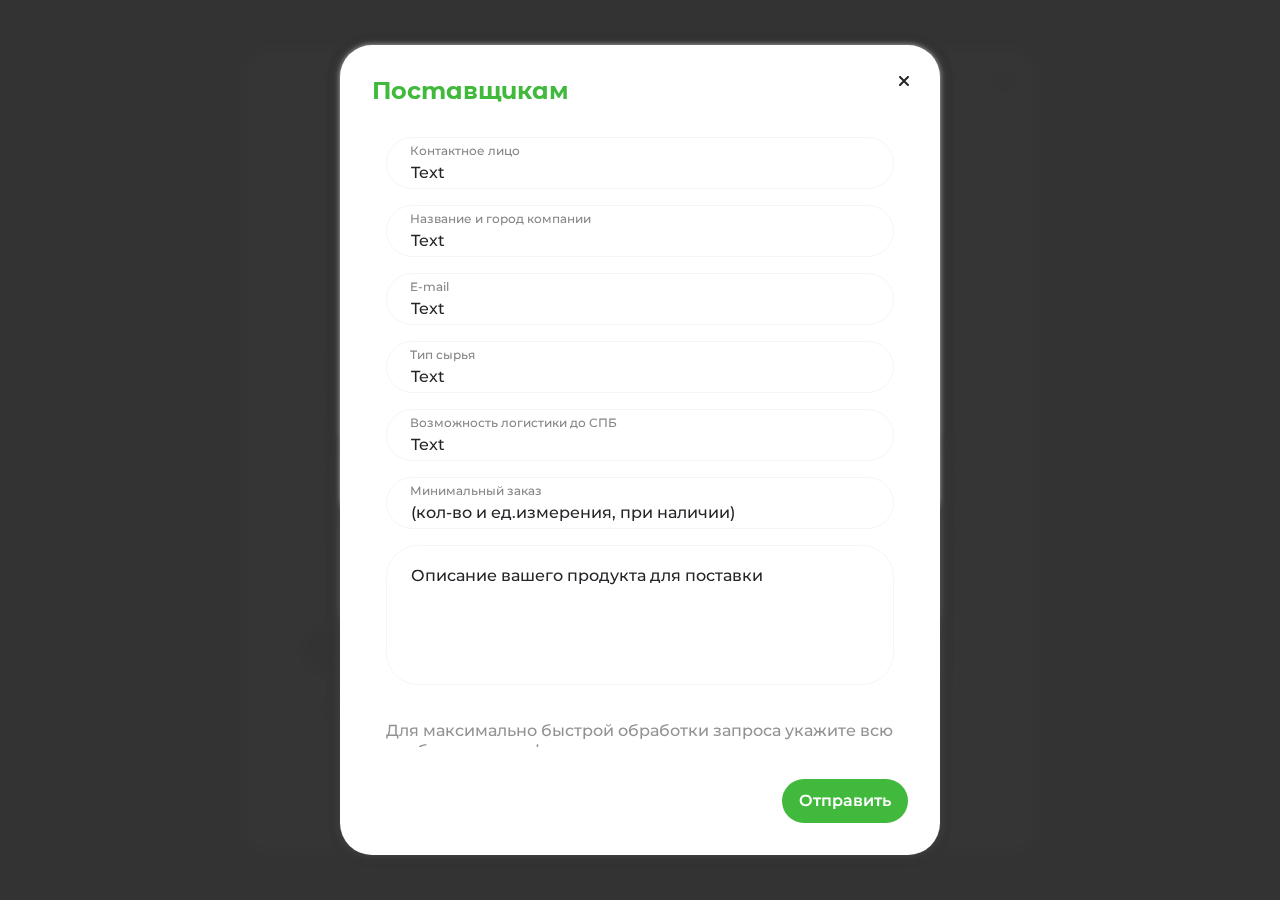
==== modal.html @ f2a477ed "first commit" ====
<!DOCTYPE html>
<html lang="en">
<head>
    <meta charset="UTF-8">
    <meta name="viewport" content="width=device-width, initial-scale=1.0">

    <link rel="stylesheet" href="css/normalize.min.css">
    <link rel="stylesheet" href="css/style.css">

    <title>Модальные окна</title>
</head>
<body>
    <div class="wrapper">

        <div class="modal-layer active" id="request-modal">
            <div class="modal__wrapper">
                <img src="img/large__logo.svg" alt="Logo">
                <h3 class="subtitle">Оставьте заявку</h3>
                <p class="medium__text">Оставьте заявку, и наш менеджер свяжется с вами в течение 10 минут</p>
                <button class="icon__button modal_close__btn">
                    <svg width="24" height="24" viewBox="0 0 24 24" fill="none" xmlns="http://www.w3.org/2000/svg">
                    <path fill-rule="evenodd" clip-rule="evenodd" d="M8.70708 7.29243C8.51848 7.11027 8.26588 7.00948 8.00368 7.01176C7.74148 7.01403 7.49067 7.1192 7.30526 7.30461C7.11985 7.49002 7.01469 7.74083 7.01241 8.00303C7.01013 8.26523 7.11092 8.51783 7.29308 8.70643L10.5861 11.9994L7.29308 15.2924C7.19757 15.3847 7.12139 15.495 7.06898 15.617C7.01657 15.739 6.98898 15.8703 6.98783 16.003C6.98668 16.1358 7.01198 16.2675 7.06226 16.3904C7.11254 16.5133 7.18679 16.6249 7.28069 16.7188C7.37458 16.8127 7.48623 16.887 7.60913 16.9373C7.73202 16.9875 7.8637 17.0128 7.99648 17.0117C8.12926 17.0105 8.26048 16.9829 8.38249 16.9305C8.50449 16.8781 8.61483 16.8019 8.70708 16.7064L12.0001 13.4134L15.2931 16.7064C15.4817 16.8886 15.7343 16.9894 15.9965 16.9871C16.2587 16.9848 16.5095 16.8797 16.6949 16.6942C16.8803 16.5088 16.9855 16.258 16.9878 15.9958C16.99 15.7336 16.8892 15.481 16.7071 15.2924L13.4141 11.9994L16.7071 8.70643C16.8892 8.51783 16.99 8.26523 16.9878 8.00303C16.9855 7.74083 16.8803 7.49002 16.6949 7.30461C16.5095 7.1192 16.2587 7.01403 15.9965 7.01176C15.7343 7.00948 15.4817 7.11027 15.2931 7.29243L12.0001 10.5854L8.70708 7.29243Z" fill="#242529"/>
                    </svg>
                </button>
                <div class="modal-overflow">
                    <form class="modal__form">
                        <div class="half__wrapper">
                            <div class="input__wrapper">
                                <label for="name" class="label small__text darkgrey__text">Ваше имя</label>
                                <input type="text" id="name" class="input medium__text" placeholder="Text">
                            </div>
                            <div class="input__wrapper">
                                <label for="phone" class="label small__text darkgrey__text">Телефон</label>
                                <input type="number" id="phone" class="input medium__text" placeholder="Text">
                            </div>
                        </div>
                        <div class="half__wrapper">
                            <div class="input__wrapper">
                                <label for="address" class="label small__text darkgrey__text">Ваш адрес</label>
                                <input type="text" id="address" class="input medium__text" placeholder="Text">
                            </div>
                            <div class="input__wrapper">
                                <label for="promo" class="label small__text darkgrey__text">Промокод</label>
                                <input type="text" id="promo" class="input medium__text" placeholder="Text">
                            </div>
                        </div>
                        <div class="input__wrapper">
                            <label for="comment" class="label small__text darkgrey__text">Комментарий к заказу</label>
                            <input type="text" id="comment" class="input medium__text" placeholder="Text">
                        </div>
                    </form>
                    <h3 class="subtitle">Тип диеты</h3>
                    <div class="flex_wrap">
                        <button class="button button__text">Похудеть (1000 Ккал)</button>
                        <button class="stroke__button button__text">Похудеть (1200 Ккал)</button>
                        <button class="stroke__button button__text">Баланс (1500 Ккал)</button>
                        <button class="stroke__button button__text">Баланс (2000 Ккал)</button>
                        <button class="stroke__button button__text">Спорт (2500 Ккал)</button>
                    </div>
                    <h3 class="subtitle">Количество дней</h3>
                    <div class="flex_wrap">
                        <button class="button button__text">2 дня</button>
                        <button class="stroke__button button__text">5 дней</button>
                        <button class="stroke__button button__text">6 дней</button>
                        <button class="stroke__button button__text">10 дней</button>
                        <button class="stroke__button button__text">14 дней</button>
                        <button class="stroke__button button__text">30 дней</button>
                    </div>
                    <div class="half__wrapper">
                        <div class="input_radio__wrapper">
                            <input type="checkbox" name="bonuses" id="bonuses"><label for="bonuses" class="medium__text input__radio">Использовать бонусы</label>
                        </div>
                        <div class="input__wrapper">
                            <label for="phone" class="label small__text darkgrey__text">Введите количество бонусов</label>
                            <input type="text" id="phone" class="input medium__text" placeholder="345 / 1000">
                        </div>
                    </div>
                </div>
                <button class="button button__text">Заказать</button>
            </div>
        </div>
    
        <div class="modal-layer active" id="sign-up-modal">
            <div class="modal__wrapper small__modal">
                <img src="img/large__logo.svg" alt="Logo">
                <h3 class="subtitle">Регистрация</h3>
                <button class="icon__button modal_close__btn">
                    <svg width="24" height="24" viewBox="0 0 24 24" fill="none" xmlns="http://www.w3.org/2000/svg">
                    <path fill-rule="evenodd" clip-rule="evenodd" d="M8.70708 7.29243C8.51848 7.11027 8.26588 7.00948 8.00368 7.01176C7.74148 7.01403 7.49067 7.1192 7.30526 7.30461C7.11985 7.49002 7.01469 7.74083 7.01241 8.00303C7.01013 8.26523 7.11092 8.51783 7.29308 8.70643L10.5861 11.9994L7.29308 15.2924C7.19757 15.3847 7.12139 15.495 7.06898 15.617C7.01657 15.739 6.98898 15.8703 6.98783 16.003C6.98668 16.1358 7.01198 16.2675 7.06226 16.3904C7.11254 16.5133 7.18679 16.6249 7.28069 16.7188C7.37458 16.8127 7.48623 16.887 7.60913 16.9373C7.73202 16.9875 7.8637 17.0128 7.99648 17.0117C8.12926 17.0105 8.26048 16.9829 8.38249 16.9305C8.50449 16.8781 8.61483 16.8019 8.70708 16.7064L12.0001 13.4134L15.2931 16.7064C15.4817 16.8886 15.7343 16.9894 15.9965 16.9871C16.2587 16.9848 16.5095 16.8797 16.6949 16.6942C16.8803 16.5088 16.9855 16.258 16.9878 15.9958C16.99 15.7336 16.8892 15.481 16.7071 15.2924L13.4141 11.9994L16.7071 8.70643C16.8892 8.51783 16.99 8.26523 16.9878 8.00303C16.9855 7.74083 16.8803 7.49002 16.6949 7.30461C16.5095 7.1192 16.2587 7.01403 15.9965 7.01176C15.7343 7.00948 15.4817 7.11027 15.2931 7.29243L12.0001 10.5854L8.70708 7.29243Z" fill="#242529"/>
                    </svg>
                </button>
    
                <div class="modal-overflow">
                    <form action="" class="modal__form">
                        <div class="input__wrapper">
                            <label for="name" class="label small__text darkgrey__text">Ваше имя</label>
                            <input type="text" id="name" class="input medium__text" placeholder="Text">
                        </div>
                        <div class="input__wrapper">
                            <label for="birthday" class="label small__text darkgrey__text">Дата рождения</label>
                            <input type="text" id="birthday" class="input medium__text" placeholder="Text">
                        </div>
                        <div class="input__wrapper">
                            <label for="phone" class="label small__text darkgrey__text">Телефон</label>
                            <input type="number" id="phone" class="input medium__text" placeholder="Text">
                        </div>
                        <div class="input__wrapper">
                            <label for="e-mail" class="label small__text darkgrey__text">E-mail</label>
                            <input type="email" id="e-mail" class="input medium__text" placeholder="Text">
                        </div>
                        <div class="input__wrapper">
                            <label for="height" class="label small__text darkgrey__text">Ваш город</label>
                            <input type="number" id="height" class="input medium__text pointer" placeholder="Text" readonly>
                            <svg class="input__button" width="24" height="25" viewBox="0 0 24 25" fill="none" xmlns="http://www.w3.org/2000/svg">
                                <path d="M12.7524 16.0515L18.4024 10.3915C18.4962 10.2985 18.5706 10.1879 18.6213 10.066C18.6721 9.94417 18.6982 9.81347 18.6982 9.68146C18.6982 9.54944 18.6721 9.41874 18.6213 9.29688C18.5706 9.17502 18.4962 9.06442 18.4024 8.97146C18.2151 8.78521 17.9616 8.68066 17.6974 8.68066C17.4333 8.68066 17.1798 8.78521 16.9924 8.97146L11.9924 13.9215L7.04244 8.97146C6.85508 8.78521 6.60163 8.68066 6.33744 8.68066C6.07326 8.68066 5.81981 8.78521 5.63244 8.97146C5.53796 9.06407 5.46279 9.17452 5.41129 9.29639C5.35979 9.41827 5.33299 9.54915 5.33245 9.68146C5.33299 9.81376 5.35979 9.94465 5.41129 10.0665C5.46279 10.1884 5.53796 10.2988 5.63244 10.3915L11.2824 16.0515C11.3761 16.153 11.4897 16.234 11.6162 16.2894C11.7427 16.3448 11.8793 16.3734 12.0174 16.3734C12.1555 16.3734 12.2922 16.3448 12.4187 16.2894C12.5451 16.234 12.6588 16.153 12.7524 16.0515Z" fill="#242529"/>
                            </svg>
                            <div class="input_select__wrapper">
                                <ul class="input__select medium__text mt-8" style="display: none;">
                                    <li class="pointer">Ярославль</li>
                                    <li class="pointer">Иваново</li>
                                    <li class="pointer">Шуя</li>
                                </ul>
                            </div>
                        </div>
                    </form>
                </div>
    
                <div class="modal_button__wrapper">
                    <button class="button button__text">Зарегистрироваться</button>
                    <p class="mediumbold__text transparent_black__text">Уже зарегистрированы?</p>
                    <button class="stroke__button button__text">Войти</button>
                </div>
            </div>
        </div>
    
        <div class="modal-layer active" id="sign-in-modal">
            <div class="modal__wrapper small__modal">
                <img src="img/large__logo.svg" alt="Logo">
                <h3 class="subtitle">Вход в личный кабинет</h3>
                <button class="icon__button modal_close__btn">
                    <svg width="24" height="24" viewBox="0 0 24 24" fill="none" xmlns="http://www.w3.org/2000/svg">
                    <path fill-rule="evenodd" clip-rule="evenodd" d="M8.70708 7.29243C8.51848 7.11027 8.26588 7.00948 8.00368 7.01176C7.74148 7.01403 7.49067 7.1192 7.30526 7.30461C7.11985 7.49002 7.01469 7.74083 7.01241 8.00303C7.01013 8.26523 7.11092 8.51783 7.29308 8.70643L10.5861 11.9994L7.29308 15.2924C7.19757 15.3847 7.12139 15.495 7.06898 15.617C7.01657 15.739 6.98898 15.8703 6.98783 16.003C6.98668 16.1358 7.01198 16.2675 7.06226 16.3904C7.11254 16.5133 7.18679 16.6249 7.28069 16.7188C7.37458 16.8127 7.48623 16.887 7.60913 16.9373C7.73202 16.9875 7.8637 17.0128 7.99648 17.0117C8.12926 17.0105 8.26048 16.9829 8.38249 16.9305C8.50449 16.8781 8.61483 16.8019 8.70708 16.7064L12.0001 13.4134L15.2931 16.7064C15.4817 16.8886 15.7343 16.9894 15.9965 16.9871C16.2587 16.9848 16.5095 16.8797 16.6949 16.6942C16.8803 16.5088 16.9855 16.258 16.9878 15.9958C16.99 15.7336 16.8892 15.481 16.7071 15.2924L13.4141 11.9994L16.7071 8.70643C16.8892 8.51783 16.99 8.26523 16.9878 8.00303C16.9855 7.74083 16.8803 7.49002 16.6949 7.30461C16.5095 7.1192 16.2587 7.01403 15.9965 7.01176C15.7343 7.00948 15.4817 7.11027 15.2931 7.29243L12.0001 10.5854L8.70708 7.29243Z" fill="#242529"/>
                    </svg>
                </button>
                <form action="" class="modal__form">
                    <div class="input__wrapper">
                        <label for="e-mail" class="label small__text darkgrey__text">E-mail</label>
                        <input type="email" id="e-mail" class="input medium__text" placeholder="|">
                    </div>
                    <div class="input__wrapper">
                        <label for="password" class="label small__text darkgrey__text">Пароль</label>
                        <input type="password" id="password" class="input medium__text" placeholder="Text">
                        <button class="input__button"><svg width="24" height="25" viewBox="0 0 24 25" fill="none" xmlns="http://www.w3.org/2000/svg">
                            <path d="M21.9201 12.1C19.9001 7.41 16.1001 4.5 12.0001 4.5C7.90007 4.5 4.10007 7.41 2.08007 12.1C2.025 12.2262 1.99658 12.3623 1.99658 12.5C1.99658 12.6377 2.025 12.7738 2.08007 12.9C4.10007 17.59 7.90007 20.5 12.0001 20.5C16.1001 20.5 19.9001 17.59 21.9201 12.9C21.9751 12.7738 22.0036 12.6377 22.0036 12.5C22.0036 12.3623 21.9751 12.2262 21.9201 12.1ZM12.0001 18.5C8.83007 18.5 5.83007 16.21 4.10007 12.5C5.83007 8.79 8.83007 6.5 12.0001 6.5C15.1701 6.5 18.1701 8.79 19.9001 12.5C18.1701 16.21 15.1701 18.5 12.0001 18.5ZM12.0001 8.5C11.2089 8.5 10.4356 8.7346 9.77779 9.17412C9.11999 9.61365 8.6073 10.2384 8.30455 10.9693C8.0018 11.7002 7.92258 12.5044 8.07693 13.2804C8.23127 14.0563 8.61223 14.769 9.17164 15.3284C9.73105 15.8878 10.4438 16.2688 11.2197 16.4231C11.9956 16.5775 12.7999 16.4983 13.5308 16.1955C14.2617 15.8928 14.8864 15.3801 15.3259 14.7223C15.7655 14.0645 16.0001 13.2911 16.0001 12.5C16.0001 11.4391 15.5786 10.4217 14.8285 9.67157C14.0783 8.92143 13.0609 8.5 12.0001 8.5ZM12.0001 14.5C11.6045 14.5 11.2178 14.3827 10.8889 14.1629C10.56 13.9432 10.3037 13.6308 10.1523 13.2654C10.0009 12.8999 9.96133 12.4978 10.0385 12.1098C10.1157 11.7219 10.3061 11.3655 10.5859 11.0858C10.8656 10.8061 11.2219 10.6156 11.6099 10.5384C11.9978 10.4613 12.4 10.5009 12.7654 10.6522C13.1309 10.8036 13.4432 11.06 13.663 11.3889C13.8828 11.7178 14.0001 12.1044 14.0001 12.5C14.0001 13.0304 13.7894 13.5391 13.4143 13.9142C13.0392 14.2893 12.5305 14.5 12.0001 14.5Z" fill="#242529"></path>
                            </svg>
                        </button>
                    </div>
                </form>
                <button class="button button__text">Войти</button>
                <button class="stroke__button button__text">Восстановить пароль</button>
            </div>
        </div>
    
        <div class="modal-layer active" id="feedback-modal">
            <div class="modal__wrapper small__modal">
                <img src="img/large__logo.svg" alt="Logo">
                <h3 class="subtitle">Заказать обратный звонок</h3>
                <p class="medium__text text-center">Оставьте заявку, и наш менеджер свяжется с вами в течение 10 минут</p>
                <button class="icon__button modal_close__btn">
                    <svg width="24" height="24" viewBox="0 0 24 24" fill="none" xmlns="http://www.w3.org/2000/svg">
                    <path fill-rule="evenodd" clip-rule="evenodd" d="M8.70708 7.29243C8.51848 7.11027 8.26588 7.00948 8.00368 7.01176C7.74148 7.01403 7.49067 7.1192 7.30526 7.30461C7.11985 7.49002 7.01469 7.74083 7.01241 8.00303C7.01013 8.26523 7.11092 8.51783 7.29308 8.70643L10.5861 11.9994L7.29308 15.2924C7.19757 15.3847 7.12139 15.495 7.06898 15.617C7.01657 15.739 6.98898 15.8703 6.98783 16.003C6.98668 16.1358 7.01198 16.2675 7.06226 16.3904C7.11254 16.5133 7.18679 16.6249 7.28069 16.7188C7.37458 16.8127 7.48623 16.887 7.60913 16.9373C7.73202 16.9875 7.8637 17.0128 7.99648 17.0117C8.12926 17.0105 8.26048 16.9829 8.38249 16.9305C8.50449 16.8781 8.61483 16.8019 8.70708 16.7064L12.0001 13.4134L15.2931 16.7064C15.4817 16.8886 15.7343 16.9894 15.9965 16.9871C16.2587 16.9848 16.5095 16.8797 16.6949 16.6942C16.8803 16.5088 16.9855 16.258 16.9878 15.9958C16.99 15.7336 16.8892 15.481 16.7071 15.2924L13.4141 11.9994L16.7071 8.70643C16.8892 8.51783 16.99 8.26523 16.9878 8.00303C16.9855 7.74083 16.8803 7.49002 16.6949 7.30461C16.5095 7.1192 16.2587 7.01403 15.9965 7.01176C15.7343 7.00948 15.4817 7.11027 15.2931 7.29243L12.0001 10.5854L8.70708 7.29243Z" fill="#242529"/>
                    </svg>
                </button>
                <form action="" class="modal__form">
                    <div class="input__wrapper">
                        <label for="name" class="label small__text darkgrey__text">Ваше имя</label>
                        <input type="text" id="name" class="input medium__text" placeholder="|">
                    </div>
                    <div class="input__wrapper">
                        <label for="phone" class="label small__text darkgrey__text">Телефон</label>
                        <input type="number" id="phone" class="input medium__text" placeholder="|">
                    </div>
                    <div class="input_radio__wrapper">
                        <input type="checkbox" name="agreement" id="agreement"><label for="agreement" class="small__text input__radio inline__input darkgrey__text">Нажимая на кнопку “Заказать звонок”, вы соглашаетесь с <span class="span small__text">Политикой конфиденциальности и Обработку персональных данных</span></label>
                    </div>
                </form>
                <button class="button button__text">Заказать звонок</button>
            </div>
        </div>
    
        <div class="modal-layer active" id="invite-friend-modal">
            <div class="modal__wrapper small__modal invite__modal">
                <h3 class="subtitle modal__title green__text">ПРИГЛАСИ ДРУГА — ПОЛУЧИ БОНУСЫ</h3>
                <button class="icon__button modal_close__btn">
                    <svg width="24" height="24" viewBox="0 0 24 24" fill="none" xmlns="http://www.w3.org/2000/svg">
                    <path fill-rule="evenodd" clip-rule="evenodd" d="M8.70708 7.29243C8.51848 7.11027 8.26588 7.00948 8.00368 7.01176C7.74148 7.01403 7.49067 7.1192 7.30526 7.30461C7.11985 7.49002 7.01469 7.74083 7.01241 8.00303C7.01013 8.26523 7.11092 8.51783 7.29308 8.70643L10.5861 11.9994L7.29308 15.2924C7.19757 15.3847 7.12139 15.495 7.06898 15.617C7.01657 15.739 6.98898 15.8703 6.98783 16.003C6.98668 16.1358 7.01198 16.2675 7.06226 16.3904C7.11254 16.5133 7.18679 16.6249 7.28069 16.7188C7.37458 16.8127 7.48623 16.887 7.60913 16.9373C7.73202 16.9875 7.8637 17.0128 7.99648 17.0117C8.12926 17.0105 8.26048 16.9829 8.38249 16.9305C8.50449 16.8781 8.61483 16.8019 8.70708 16.7064L12.0001 13.4134L15.2931 16.7064C15.4817 16.8886 15.7343 16.9894 15.9965 16.9871C16.2587 16.9848 16.5095 16.8797 16.6949 16.6942C16.8803 16.5088 16.9855 16.258 16.9878 15.9958C16.99 15.7336 16.8892 15.481 16.7071 15.2924L13.4141 11.9994L16.7071 8.70643C16.8892 8.51783 16.99 8.26523 16.9878 8.00303C16.9855 7.74083 16.8803 7.49002 16.6949 7.30461C16.5095 7.1192 16.2587 7.01403 15.9965 7.01176C15.7343 7.00948 15.4817 7.11027 15.2931 7.29243L12.0001 10.5854L8.70708 7.29243Z" fill="#242529"/>
                    </svg>
                </button>
                <div class="modal-overflow">
                    <div class="invite_modal__text">
                        <p class="medium__text">В компании FoodPower действует отличная акция — «Пригласи друга». Это прекрасная возможность поделиться нашей вкусной едой с вашими друзьями и получить приятные бонусы!</p>
                        <p class="medium__text">⬇️ Вот как это работает:</p>
                        <p class="medium__text">Если ваш друг еще не заказывал у нас и не зарегистрирован в Личном Кабинете, то за его регистрацию мы начислим ему 300 бонусов. Эти бонусы он сможет потратить на любой заказ, кроме «Пробного за 950₽».</p>
                        <p class="medium__text">Кроме того, мы также предоставим вашему другу скидку 10% на его первый заказ, исключая «Пробного за 950₽».</p>
                        <p class="medium__text">А теперь самое интересное — в рамках этой акции мы начислим вам, тому кто привел друга, целых 1500 бонусов. Эти бонусы будут начислены на ваш счет с комментарием «за друга» ☀️</p>
                        <p class="medium__text">Однако, вы сможете использовать эти бонусы только после того, как ваш друг сделает свой первый заказ. Не забудьте, что обработку бонусов за друга осуществляет только наш менеджер.</p>
                        <p class="medium__text">Зовите своих друзей и наслаждайтесь нашим питанием вместе 💚</p>
                    </div>  
                </div>
                <button class="button button__text">Кнопка действия</button>
            </div>
        </div>
    
        <div class="modal-layer active" id="change-adress-modal">
            <div class="modal__wrapper small__modal modal_flex__left">
                <h3 class="subtitle modal__title green__text">Изменить адрес доставки</h3>
                <button class="icon__button modal_close__btn">
                    <svg width="24" height="24" viewBox="0 0 24 24" fill="none" xmlns="http://www.w3.org/2000/svg">
                    <path fill-rule="evenodd" clip-rule="evenodd" d="M8.70708 7.29243C8.51848 7.11027 8.26588 7.00948 8.00368 7.01176C7.74148 7.01403 7.49067 7.1192 7.30526 7.30461C7.11985 7.49002 7.01469 7.74083 7.01241 8.00303C7.01013 8.26523 7.11092 8.51783 7.29308 8.70643L10.5861 11.9994L7.29308 15.2924C7.19757 15.3847 7.12139 15.495 7.06898 15.617C7.01657 15.739 6.98898 15.8703 6.98783 16.003C6.98668 16.1358 7.01198 16.2675 7.06226 16.3904C7.11254 16.5133 7.18679 16.6249 7.28069 16.7188C7.37458 16.8127 7.48623 16.887 7.60913 16.9373C7.73202 16.9875 7.8637 17.0128 7.99648 17.0117C8.12926 17.0105 8.26048 16.9829 8.38249 16.9305C8.50449 16.8781 8.61483 16.8019 8.70708 16.7064L12.0001 13.4134L15.2931 16.7064C15.4817 16.8886 15.7343 16.9894 15.9965 16.9871C16.2587 16.9848 16.5095 16.8797 16.6949 16.6942C16.8803 16.5088 16.9855 16.258 16.9878 15.9958C16.99 15.7336 16.8892 15.481 16.7071 15.2924L13.4141 11.9994L16.7071 8.70643C16.8892 8.51783 16.99 8.26523 16.9878 8.00303C16.9855 7.74083 16.8803 7.49002 16.6949 7.30461C16.5095 7.1192 16.2587 7.01403 15.9965 7.01176C15.7343 7.00948 15.4817 7.11027 15.2931 7.29243L12.0001 10.5854L8.70708 7.29243Z" fill="#242529"/>
                    </svg>
                </button>
                <div class="modal-overflow">
                    <form action="" class="modal__form">
                        <div class="input_radio__wrapper">
                            <input type="radio" name="address" id="delivery1"><label for="delivery1" class="medium__text input__radio">Ул. Пушкина, д. 37, 2 подъезд, 20 Этаж, Кв. 20, код домофона: 12345</label>
                        </div>
                        <div class="input_radio__wrapper">
                            <input type="radio" name="address" id="delivery2"><label for="delivery2" class="medium__text input__radio">Ул. Лермонтова, д. 37, 2 подъезд, 20 Этаж, Кв. 20, код домофона: 12345</label>
                        </div>
                    </form>
                    <p class="mediumbold__text green__text">Добавить новый адрес</p>
                    <form action="" class="modal__form">
                        <div class="half__wrapper">
                            <div class="input__wrapper">
                                <label for="street" class="label small__text darkgrey__text">Улица</label>
                                <input type="text" id="street" class="input medium__text" value="Пушкина, д. 37">
                            </div>
                            <div class="input__wrapper">
                                <label for="entry" class="label small__text darkgrey__text">Подъезд</label>
                                <input type="number" id="entry" class="input medium__text" value="2">
                            </div>
                        </div>
                        <div class="half__wrapper">
                            <div class="input__wrapper">
                                <label for="floor" class="label small__text darkgrey__text">Этаж</label>
                                <input type="number" id="floor" class="input medium__text" value="20">
                            </div>
                            <div class="input__wrapper">
                                <label for="room" class="label small__text darkgrey__text">Квартира</label>
                                <input type="number" id="room" class="input medium__text" value="20">
                            </div>
                        </div>
                        <div class="input__wrapper">
                            <label for="comment" class="label small__text darkgrey__text">Комментарий</label>
                            <input type="text" id="comment" class="input medium__text" value="код домофона: 12345">
                        </div>
                    </form>
                </div>
    
                <div class="flex__buttons">
                    <button class="button button__text">Изменить</button>
                    <button class="stroke__button button__text">Отмена</button>
                </div>
            </div>
        </div>
    
        <div class="modal-layer active" id="add-adress-modal">
            <div class="modal__wrapper small__modal modal_flex__left">
                <h3 class="subtitle modal__title green__text">Добавить новый адрес</h3>
                <button class="icon__button modal_close__btn">
                    <svg width="24" height="24" viewBox="0 0 24 24" fill="none" xmlns="http://www.w3.org/2000/svg">
                    <path fill-rule="evenodd" clip-rule="evenodd" d="M8.70708 7.29243C8.51848 7.11027 8.26588 7.00948 8.00368 7.01176C7.74148 7.01403 7.49067 7.1192 7.30526 7.30461C7.11985 7.49002 7.01469 7.74083 7.01241 8.00303C7.01013 8.26523 7.11092 8.51783 7.29308 8.70643L10.5861 11.9994L7.29308 15.2924C7.19757 15.3847 7.12139 15.495 7.06898 15.617C7.01657 15.739 6.98898 15.8703 6.98783 16.003C6.98668 16.1358 7.01198 16.2675 7.06226 16.3904C7.11254 16.5133 7.18679 16.6249 7.28069 16.7188C7.37458 16.8127 7.48623 16.887 7.60913 16.9373C7.73202 16.9875 7.8637 17.0128 7.99648 17.0117C8.12926 17.0105 8.26048 16.9829 8.38249 16.9305C8.50449 16.8781 8.61483 16.8019 8.70708 16.7064L12.0001 13.4134L15.2931 16.7064C15.4817 16.8886 15.7343 16.9894 15.9965 16.9871C16.2587 16.9848 16.5095 16.8797 16.6949 16.6942C16.8803 16.5088 16.9855 16.258 16.9878 15.9958C16.99 15.7336 16.8892 15.481 16.7071 15.2924L13.4141 11.9994L16.7071 8.70643C16.8892 8.51783 16.99 8.26523 16.9878 8.00303C16.9855 7.74083 16.8803 7.49002 16.6949 7.30461C16.5095 7.1192 16.2587 7.01403 15.9965 7.01176C15.7343 7.00948 15.4817 7.11027 15.2931 7.29243L12.0001 10.5854L8.70708 7.29243Z" fill="#242529"/>
                    </svg>
                </button>
                <div class="modal-overflow">
                    <form action="" class="modal__form">
                        <div class="half__wrapper">
                            <div class="input__wrapper">
                                <label for="street" class="label small__text darkgrey__text">Ваш адрес</label>
                                <input type="text" id="street" class="input medium__text" placeholder="Text">
                            </div>
                            <div class="input__wrapper">
                                <label for="entry" class="label small__text darkgrey__text">Подъезд</label>
                                <input type="number" id="entry" class="input medium__text" placeholder="Text">
                            </div>
                        </div>
                        <div class="half__wrapper">
                            <div class="input__wrapper">
                                <label for="floor" class="label small__text darkgrey__text">Этаж</label>
                                <input type="number" id="floor" class="input medium__text" placeholder="Text">
                            </div>
                            <div class="input__wrapper">
                                <label for="room" class="label small__text darkgrey__text">Квартира</label>
                                <input type="number" id="room" class="input medium__text" placeholder="Text">
                            </div>
                        </div>
                        <div class="input__wrapper">
                            <label for="comment" class="label small__text darkgrey__text">Комментарий</label>
                            <input type="text" id="comment" class="input medium__text" placeholder="Text">
                        </div>
                    </form>
                </div>
                <div class="flex__buttons">
                    <button class="button button__text">Сохранить</button>
                    <button class="stroke__button button__text">Отмена</button>
                </div>
            </div>
        </div>
    
        <div class="modal-layer active" id="change-profile-info-modal">
            <div class="modal__wrapper small__modal modal_flex__left">
                <h3 class="subtitle modal__title green__text">Редактирование данных</h3>
                <button class="icon__button modal_close__btn">
                    <svg width="24" height="24" viewBox="0 0 24 24" fill="none" xmlns="http://www.w3.org/2000/svg">
                    <path fill-rule="evenodd" clip-rule="evenodd" d="M8.70708 7.29243C8.51848 7.11027 8.26588 7.00948 8.00368 7.01176C7.74148 7.01403 7.49067 7.1192 7.30526 7.30461C7.11985 7.49002 7.01469 7.74083 7.01241 8.00303C7.01013 8.26523 7.11092 8.51783 7.29308 8.70643L10.5861 11.9994L7.29308 15.2924C7.19757 15.3847 7.12139 15.495 7.06898 15.617C7.01657 15.739 6.98898 15.8703 6.98783 16.003C6.98668 16.1358 7.01198 16.2675 7.06226 16.3904C7.11254 16.5133 7.18679 16.6249 7.28069 16.7188C7.37458 16.8127 7.48623 16.887 7.60913 16.9373C7.73202 16.9875 7.8637 17.0128 7.99648 17.0117C8.12926 17.0105 8.26048 16.9829 8.38249 16.9305C8.50449 16.8781 8.61483 16.8019 8.70708 16.7064L12.0001 13.4134L15.2931 16.7064C15.4817 16.8886 15.7343 16.9894 15.9965 16.9871C16.2587 16.9848 16.5095 16.8797 16.6949 16.6942C16.8803 16.5088 16.9855 16.258 16.9878 15.9958C16.99 15.7336 16.8892 15.481 16.7071 15.2924L13.4141 11.9994L16.7071 8.70643C16.8892 8.51783 16.99 8.26523 16.9878 8.00303C16.9855 7.74083 16.8803 7.49002 16.6949 7.30461C16.5095 7.1192 16.2587 7.01403 15.9965 7.01176C15.7343 7.00948 15.4817 7.11027 15.2931 7.29243L12.0001 10.5854L8.70708 7.29243Z" fill="#242529"/>
                    </svg>
                </button>
                <form action="" class="modal__form">
                    <div class="input__wrapper">
                        <label for="name" class="label small__text darkgrey__text">Ваше имя</label>
                        <input type="text" id="name" class="input medium__text" placeholder="Text">
                    </div>
                    <div class="input__wrapper">
                        <label for="phone" class="label small__text darkgrey__text">Телефон</label>
                        <input type="number" id="phone" class="input medium__text" placeholder="Text">
                    </div>
                    <div class="input__wrapper">
                        <label for="birthday" class="label small__text darkgrey__text">Дата рождения</label>
                        <input type="text" id="birthday" class="input medium__text" placeholder="Text">
                    </div>
                    <div class="input__wrapper">
                        <label for="e-mail" class="label small__text darkgrey__text">E-mail</label>
                        <input type="email" id="e-mail" class="input medium__text" placeholder="Text">
                    </div>
                </form>
                <div class="flex__buttons">
                    <button class="button button__text">Сохранить</button>
                    <button class="stroke__button button__text">Отмена</button>
                </div>
            </div>
        </div>
    
        <div class="modal-layer active" id="for-suppliers-modal">
            <div class="modal__wrapper small__modal modal_flex__left">
                <h3 class="subtitle modal__title green__text">Поставщикам</h3>
                <button class="icon__button modal_close__btn">
                    <svg width="24" height="24" viewBox="0 0 24 24" fill="none" xmlns="http://www.w3.org/2000/svg">
                    <path fill-rule="evenodd" clip-rule="evenodd" d="M8.70708 7.29243C8.51848 7.11027 8.26588 7.00948 8.00368 7.01176C7.74148 7.01403 7.49067 7.1192 7.30526 7.30461C7.11985 7.49002 7.01469 7.74083 7.01241 8.00303C7.01013 8.26523 7.11092 8.51783 7.29308 8.70643L10.5861 11.9994L7.29308 15.2924C7.19757 15.3847 7.12139 15.495 7.06898 15.617C7.01657 15.739 6.98898 15.8703 6.98783 16.003C6.98668 16.1358 7.01198 16.2675 7.06226 16.3904C7.11254 16.5133 7.18679 16.6249 7.28069 16.7188C7.37458 16.8127 7.48623 16.887 7.60913 16.9373C7.73202 16.9875 7.8637 17.0128 7.99648 17.0117C8.12926 17.0105 8.26048 16.9829 8.38249 16.9305C8.50449 16.8781 8.61483 16.8019 8.70708 16.7064L12.0001 13.4134L15.2931 16.7064C15.4817 16.8886 15.7343 16.9894 15.9965 16.9871C16.2587 16.9848 16.5095 16.8797 16.6949 16.6942C16.8803 16.5088 16.9855 16.258 16.9878 15.9958C16.99 15.7336 16.8892 15.481 16.7071 15.2924L13.4141 11.9994L16.7071 8.70643C16.8892 8.51783 16.99 8.26523 16.9878 8.00303C16.9855 7.74083 16.8803 7.49002 16.6949 7.30461C16.5095 7.1192 16.2587 7.01403 15.9965 7.01176C15.7343 7.00948 15.4817 7.11027 15.2931 7.29243L12.0001 10.5854L8.70708 7.29243Z" fill="#242529"/>
                    </svg>
                </button>
                <div class="modal-overflow">
                    <form action="" class="modal__form">
                        <div class="input__wrapper">
                            <label for="name" class="label small__text darkgrey__text">Контактное лицо</label>
                            <input type="text" id="name" class="input medium__text" placeholder="Text">
                        </div>
                        <div class="input__wrapper">
                            <label for="company" class="label small__text darkgrey__text">Название и город компании</label>
                            <input type="text" id="company" class="input medium__text" placeholder="Text">
                        </div>
                        <div class="input__wrapper">
                            <label for="e-mail" class="label small__text darkgrey__text">E-mail</label>
                            <input type="email" id="e-mail" class="input medium__text" placeholder="Text">
                        </div>
                        <div class="input__wrapper">
                            <label for="type" class="label small__text darkgrey__text">Тип сырья</label>
                            <input type="text" id="type" class="input medium__text" placeholder="Text">
                        </div>
                        <div class="input__wrapper">
                            <label for="spb" class="label small__text darkgrey__text">Возможность логистики до СПБ</label>
                            <input type="text" id="spb" class="input medium__text" placeholder="Text">
                        </div>
                        <div class="input__wrapper">
                            <label for="min" class="label small__text darkgrey__text">Минимальный заказ</label>
                            <input type="text" id="min" class="input medium__text" placeholder="(кол-во и ед.измерения, при наличии)">
                        </div>
                        <div class="input__wrapper">
                            <textarea type="text" id="desc" class="input medium__text textarea__modal" placeholder="Описание вашего продукта для поставки"></textarea>
                        </div>
                    </form>
                    <p class="medium__text transparent_black__text">Для максимально быстрой обработки запроса укажите всю необходимую информацию: тип поставляемого сырья, ценовое предложение, сроки годности, возможность логистики до СПБ</p>
                </div>
                <div class="flex__buttons"><button class="button button__text">Отправить</button></div>
            </div>
        </div>
    

        <div class="notification__wrapper small_notification">
            <p class="smallbold__text green__text">Важно!</p>
            <button class="icon__button notification_close__btn">
                <svg width="24" height="24" viewBox="0 0 24 24" fill="none" xmlns="http://www.w3.org/2000/svg">
                <path fill-rule="evenodd" clip-rule="evenodd" d="M8.70708 7.29243C8.51848 7.11027 8.26588 7.00948 8.00368 7.01176C7.74148 7.01403 7.49067 7.1192 7.30526 7.30461C7.11985 7.49002 7.01469 7.74083 7.01241 8.00303C7.01013 8.26523 7.11092 8.51783 7.29308 8.70643L10.5861 11.9994L7.29308 15.2924C7.19757 15.3847 7.12139 15.495 7.06898 15.617C7.01657 15.739 6.98898 15.8703 6.98783 16.003C6.98668 16.1358 7.01198 16.2675 7.06226 16.3904C7.11254 16.5133 7.18679 16.6249 7.28069 16.7188C7.37458 16.8127 7.48623 16.887 7.60913 16.9373C7.73202 16.9875 7.8637 17.0128 7.99648 17.0117C8.12926 17.0105 8.26048 16.9829 8.38249 16.9305C8.50449 16.8781 8.61483 16.8019 8.70708 16.7064L12.0001 13.4134L15.2931 16.7064C15.4817 16.8886 15.7343 16.9894 15.9965 16.9871C16.2587 16.9848 16.5095 16.8797 16.6949 16.6942C16.8803 16.5088 16.9855 16.258 16.9878 15.9958C16.99 15.7336 16.8892 15.481 16.7071 15.2924L13.4141 11.9994L16.7071 8.70643C16.8892 8.51783 16.99 8.26523 16.9878 8.00303C16.9855 7.74083 16.8803 7.49002 16.6949 7.30461C16.5095 7.1192 16.2587 7.01403 15.9965 7.01176C15.7343 7.00948 15.4817 7.11027 15.2931 7.29243L12.0001 10.5854L8.70708 7.29243Z" fill="#242529"/>
                </svg>
            </button>
            <p class="small__text black__text notification__text">Мы доставляем рационы питания на период от 2-х до 30-ти дней</p>
        </div>

        <div class="notification__wrapper">
            <p class="smallbold__text green__text">Важно!</p>
            <button class="icon__button notification_close__btn">
                <svg width="24" height="24" viewBox="0 0 24 24" fill="none" xmlns="http://www.w3.org/2000/svg">
                <path fill-rule="evenodd" clip-rule="evenodd" d="M8.70708 7.29243C8.51848 7.11027 8.26588 7.00948 8.00368 7.01176C7.74148 7.01403 7.49067 7.1192 7.30526 7.30461C7.11985 7.49002 7.01469 7.74083 7.01241 8.00303C7.01013 8.26523 7.11092 8.51783 7.29308 8.70643L10.5861 11.9994L7.29308 15.2924C7.19757 15.3847 7.12139 15.495 7.06898 15.617C7.01657 15.739 6.98898 15.8703 6.98783 16.003C6.98668 16.1358 7.01198 16.2675 7.06226 16.3904C7.11254 16.5133 7.18679 16.6249 7.28069 16.7188C7.37458 16.8127 7.48623 16.887 7.60913 16.9373C7.73202 16.9875 7.8637 17.0128 7.99648 17.0117C8.12926 17.0105 8.26048 16.9829 8.38249 16.9305C8.50449 16.8781 8.61483 16.8019 8.70708 16.7064L12.0001 13.4134L15.2931 16.7064C15.4817 16.8886 15.7343 16.9894 15.9965 16.9871C16.2587 16.9848 16.5095 16.8797 16.6949 16.6942C16.8803 16.5088 16.9855 16.258 16.9878 15.9958C16.99 15.7336 16.8892 15.481 16.7071 15.2924L13.4141 11.9994L16.7071 8.70643C16.8892 8.51783 16.99 8.26523 16.9878 8.00303C16.9855 7.74083 16.8803 7.49002 16.6949 7.30461C16.5095 7.1192 16.2587 7.01403 15.9965 7.01176C15.7343 7.00948 15.4817 7.11027 15.2931 7.29243L12.0001 10.5854L8.70708 7.29243Z" fill="#242529"/>
                </svg>
            </button>
            <p class="small__text black__text notification__text">Мы следим за разнообразием нашего меню, поэтому блюда, представленные на сайте могут отличаться от тех, что вам привезут. Мы обещаем, что количество калорий не изменится.</p>
        </div>
    </div>

    <script src="js/main.js"></script>
</body>
</html>
---- css/style.css ----
@font-face {
    font-family: "MontserratAlternates";
    font-weight: 400;
    src: url(../fonts/MontserratAlternates-Regular.ttf);
}

@font-face {
    font-family: "MontserratAlternates";
    font-weight: 500;
    src: url(../fonts/MontserratAlternates-Medium.ttf);
}

@font-face {
    font-family: "MontserratAlternates";
    font-weight: 700;
    src: url(../fonts/MontserratAlternates-Bold.ttf);
}

@font-face {
    font-family: "Montserrat";
    font-weight: 400;
    src: url(../fonts/Montserrat-Regular.ttf);
}

@font-face {
    font-family: "Montserrat";
    font-weight: 500;
    src: url(../fonts/Montserrat-Medium.ttf);
}

@font-face {
    font-family: "Montserrat";
    font-weight: 600;
    src: url(../fonts/Montserrat-SemiBold.ttf);
}

@font-face {
    font-family: "Montserrat";
    font-weight: 700;
    src: url(../fonts/Montserrat-Bold.ttf);
}

:root {
    --font-montserratalt: "MontserratAlternates";
    --font-montserrat: "Montserrat";
    --color-transparent-white: rgba(255, 255, 255, 0.5);
    --color-white: #ffffff;
    --color-grey: #F5F5F5;
    --color-darkgrey: #848688;
    --color-transparent-black: rgba(36, 37, 41, 0.5);
    --color-black: #242529;
    --color-lightblack: #333333;
    --color-green: #40B93C;
    --color-lightgreen: #B6E242;
    --color-lightgreen2: #EDFFBC;
    --color-yellow: #FFD902;
    --color-red: #F44336;
    --box-shadow: 0 0 15px rgba(0, 0, 0, 0.1);
}


* {
    padding: 0;
    margin: 0;
    box-sizing: border-box;
}

h1 {
    margin: 0;
}

a {
    text-decoration: none;
}


input::-webkit-outer-spin-button,
input::-webkit-inner-spin-button {
  -webkit-appearance: none;
  margin: 0;
}

input[type=number] {
    -moz-appearance: textfield;
}

body.disable--scroll {
    overflow: hidden;
}

.main__title {
    font-family: var(--font-montserratalt);
    font-weight: 700;
    font-size: 72px;
    line-height: 90px;
    color: var(--color-green);
}

.title {
    font-family: var(--font-montserratalt);
    font-weight: 700;
    font-size: 48px;
    line-height: 60px;
    color: var(--color-black);
}

.subtitle {
    font-family: var(--font-montserratalt);
    font-weight: 700;
    font-size: 24px;
    color: var(--color-black);
}

.large__text {
    font-family: var(--font-montserrat);
    font-size: 24px;
    color: var(--color-green);
    font-weight: 500;
}

.largebold__text {
    font-family: var(--font-montserrat);
    font-size: 24px;
    color: var(--color-green);
    font-weight: 600;
}

.medium__text {
    font-family: var(--font-montserrat);
    font-size: 16px;
    color: var(--color-black);
    font-weight: 500;
    line-height: 20px;
}

.small__text {
    font-family: var(--font-montserrat);
    font-weight: 500;
    font-size: 12px;
    line-height: 20px;
    color: var(--color-transparent-white);
}

.smallbold__text {
    font-family: var(--font-montserrat);
    font-weight: 600;
    font-size: 12px;
    line-height: 20px;
    color: var(--color-transparent-white);
}

.small_alt__text {
    font-family: var(--font-montserratalt);
    font-weight: 700;
    font-size: 24px;
    line-height: 22.4px;
    color: var(--color-transparent-white);
}

.mediumbold__text {
    font-family: var(--font-montserrat);
    font-size: 16px;
    color: var(--color-black);
    font-weight: 600;
}

.button__text {
    font-family: var(--font-montserrat);
    font-size: 16px;
    color: var(--color-white);
    font-weight: 600;
}

.span {
    font-family: var(--font-montserrat);
    font-size: 16px;
    color: var(--color-green);
    font-weight: 600; 
}

.button {
    padding: 12px 16px;
    width: fit-content;
    border: 1px solid transparent;
    display: flex;
    justify-content: center;
    align-items: center;
    background-color: var(--color-green);
    border-radius: 50px;
    height: 44px;
    cursor: pointer;
}

.burger-button {
    display: none;
}
.burger-button.icon__button {
    width: 32px;
    height: 32px;
}
.burger-close.icon__button {
    width: 40px;
    height: 40px;
}
.burger-button.icon__button path {
    fill: var(--color-green);
}
.burger-close {
    margin-left: auto;
}
.burger-flex {
    display: flex;
    align-items: center;
    justify-content: space-between;
    margin: 16px 0;
}
.burger-nav {
    display: flex;
    flex-direction: column;
    text-align: left;
    gap: 12px;
}
.burger-nav .medium__text.header__link {
    color: var(--color-white);
    text-align: left;
    font-size: 20px;
    white-space: nowrap;
    padding: 6px 0;
}

.burger-menu {
    display: flex;
    flex-direction: column;
    background-color: var(--color-green);
    transition: 260ms ease-out;
    max-width: 340px;
    width: 100%;
    position: fixed;
    padding: 26px 30px;
    top: 0;
    right: -350px;
    height: 100%;
    z-index: 15;
}
.burger-menu.active {
    right: 0px;
}

.disabled__button {
    padding: 12px 16px;
    display: flex;
    justify-content: center;
    align-items: center;
    border: none;
    background-color: var(--color-grey);
    border-radius: 50px;
    height: 44px;
    cursor: pointer;
    color:var(--color-transparent-black);
}

.grey__button {
    background-color: var(--color-grey);
    border: none;
    border-radius: 32px;
    gap: 16px;
    display: flex;
    width: 100%;
    justify-content: space-between;
    align-items: center;
    padding: 16px 24px;
    cursor: pointer;
}
.grey__button .icon__button:nth-child(2) {
    margin-left: auto;
}

.white__button {
    padding: 12px 16px;
    display: flex;
    justify-content: center;
    align-items: center;
    border: none;
    background-color: var(--color-white);
    border-radius: 50px;
    height: 44px;
    cursor: pointer;
    color:var(--color-green);
}

.stroke__button {
    padding: 12px 16px;
    background-color: transparent;
    border: 1px solid var(--color-green);
    border-radius: 50px;
    color: var(--color-green);
    display: flex;
    justify-content: center;
    align-items: center;
    height: 44px;
    cursor: pointer;
}

.white_stroke__button {
    padding: 12px 16px;
    background-color: transparent;
    border: 1px solid var(--color-white);
    border-radius: 50px;
    color: var(--color-white);
    display: flex;
    justify-content: center;
    align-items: center;
    height: 44px;
    cursor: pointer;
}

.yellow__button {
    padding: 12px 16px;
    min-width: 64px;
    height: 44px;
    background-color: var(--color-yellow);
    color: var(--color-black);
    border-radius: 50px;
    border: none;
    display: flex;
    justify-content: center;
    align-items: center;
    cursor: pointer;
    width: fit-content;
}

.icon__button {
    border: none;
    background-color: transparent;
    cursor: pointer;
    width: 24px;
    height: 24px;
}

.label {
    position: absolute;
    left: 24px;
    top: 4px;
}

.input__wrapper {
    position: relative;
    width: 100%;
}

.input__radio.inline__input {
    display: block;
    position: relative;
    padding-left: 40px;
}

.input__radio.inline__input::before {
    display: inline-block;
    position: absolute;
    left: 0;
    top: 18px;
}

.input {
    padding: 20px 24px 0 24px;
    border-radius: 32px;
    background-color: var(--color-white);
    border: none;
    height: 52px;
    border: 1px solid var(--color-grey);
    outline: none;
    width: 100%;
}

.input::placeholder {
    font-family: var(--font-montserrat);
    font-size: 16px;
    color: var(--color-black);
    opacity: 1;
    font-weight: 500;
    line-height: 20px;
}

.input_radio__wrapper {
    width: 100%;
}

.input_radio__wrapper input {
    display: none;
}

.input__radio {
    display: flex;
    gap: 16px;
    align-items: center;
}

.input__radio::before {
    display: block;
    content: '';
    height: 24px;
    min-width: 24px;
    width: 24px;
    border-radius: 12px;
    border: 1px solid var(--color-darkgrey);
    box-sizing: border-box;
    background-color: var(--color-grey);
}

input:checked + .input__radio::before {
    border: 6px solid var(--color-green);
    box-sizing: border-box;
}

.input__select {
    padding: 32px;
    background-color: var(--color-white);
    border-radius: 32px;
    list-style-type: none;
    display: none;
    flex-direction: column;
    gap: 32px;
    box-shadow: var(--box-shadow);
    position: absolute;
    width: 100%;
    z-index: 1;
}
.input_select__wrapper.active .input__select {
    display: flex;
}


.input__button {
    border: none;
    background-color: transparent;
    cursor: pointer;
    position: absolute;
    right: 24px;
    top: 13px;
    height: 24px;
    width: 24px;
}

.table {
    width: 100%;
    border-collapse: separate;
    border-spacing: 0 16px;
}

.table tr td:first-child,  .table tr th:first-child {
    border-radius: 32px 0 0 32px;
}

.table tr td:last-child,  .table tr th:last-child {
    border-radius: 0 32px 32px 0;
}


.table th, .table td {
    width: 208px;
    background-color: var(--color-grey);
}

.table__row {
    height: 52px;
    text-align: center;
}

.flex__wrapper_large {
    display: flex;
    align-items: center;
    gap: 32px;
}

.flex__wrapper_alignstart {
    display: flex;
    gap: 32px;
}

.flex__wrapper_small {
    display: flex;
    align-items: center;
    gap: 16px;
}

.delivery-wrap.flex__wrapper_small {
    align-items: normal;
}

.wrapper {
    max-width: 1372px;
    width: 100%;
    padding:  0 30px;
    margin: 0 auto;
    display: flex;
    flex-direction: column;
    min-height: 100vh;
}

/* header */

.header {
    display: flex;
    align-items: center;
    justify-content: space-between;
    gap: 8px;
}

.logo {
    text-decoration: none;
}

.header__nav {
    display: flex;
    max-width: 616px;
    gap: 30px;
}

.header__link, .feedback__button {
    text-decoration: none;
}
.feedback__button {
    text-align: center;
}

.header__link {
    max-width: 108px;
    text-align: center;
}

.header__select_wrapper {
    position: relative;
}

.header__select {
    color: var(--color-green);
    width: 136px;
    border: none;
    background-color: transparent;
    height: 20px;
    display: flex;
    gap: 8px;
    align-items: center;
    cursor: pointer;
}

.select__selectors_wrapper {
    width: calc(100% + 36px);
    background-color: var(--color-grey);
    border-radius: 32px;
    padding: 20px 32px;
    display: none;
    flex-direction: column;
    align-items: center;
    box-shadow: var(--box-shadow);
    position: absolute;
    left: -10px;
    top: 32px;
}
.header__select_wrapper.active .select__selectors_wrapper {
    display: flex;
}

.select__selectors {
    list-style-type: none; 
    display: flex;
    flex-direction: column;
    gap: 12px;
}

.selector__item {
    cursor: pointer;
    display: flex;
    align-items: center;
    padding: 12px 0;
    width: 100%;
}
.selector__item svg {
    min-width: 24px;
}

.selector__img {
    padding-right: 8px;
}

.account__button {
    background-color: var(--color-yellow);
    color: var(--color-black);
    height: 48px;
    width: 48px;
    border-radius: 50px;
    border: none;
    display: flex;
    justify-content: center;
    align-items: center;
    cursor: pointer;
}

.main {
    flex: 1 0 auto;
}

/* main */

.main-banner-section .swiper-slide {
    display: flex;
    justify-content: space-between;
    align-items: center;
    padding: 0 69px;
    gap: 26px;
}
.main_screen {
    display: flex;
    justify-content: space-between;
    align-items: center;
}
.main_screen__content {
    max-width: 558px;
    width: 50%;
}

.main_screen__img {
    max-width: 500px;
    height: 600px;
}

.main_screen__img_wrapper {
    width: 50%;
}
.main_screen__img_wrapper img {
    object-fit: contain;
    width: 100%;
    height: 100%;
}

.swiper-button-next, .swiper-button-prev {
    color: var(--color-green);
}
.swiper-button-next::after, .swiper-button-prev::after {
    font-size: 20px;
    font-weight: 700;
}

.link-swiper-section .swiper-slide {
    width: 214px;
}

.link-swiper-section .swiper-button-next, .link-swiper-section .swiper-button-prev {
    background-color: var(--color-white);
    height: 200px;
    top: 0;
}
.link-swiper-section .swiper-button-next {
    right: 0;
}
.link-swiper-section .swiper-button-prev {
    left: 0;
}

.swiper__item {
    position: relative;
    display: block;
    width: 214px;
    height: 160px;
    color: var(--color-lightblack);
    border-radius: 32px;
    text-decoration: none;
    overflow: hidden;
}

.swiper__item_text {
    max-width: 104px;
    margin-left: 21px;
    margin-top: 24px;
    position: relative;
    z-index: 2;
}

.swiper__item_lightgreen {
    background-color: var(--color-lightgreen);
}

.swiper__item_text-lightgreen {
    max-width: 94px;
}

.swiper__item_softgreen {
    background-color: var(--color-lightgreen2);
}

.swiper__item_green {
    background-color: var(--color-green);
    color: var(--color-white);
}

.swiper__item_yellow {
    background-color: var(--color-yellow);
    color: var(--color-black);
}

.swiper__item_img {
    position: absolute;
    right: 0;
    bottom: 0;
    pointer-events: none;
}

.delivery_steps__block {
    padding: 80px 0;
    flex-wrap: wrap;
}

.delivery-steps__item {
    display: flex;
    flex-direction: column;
    align-items: center;
    width: 304px;
    height: 226px;
}

.delivery-steps__img {
    height: 100px;
    object-fit: contain;
}
.your_goal__card_wrapper {
    flex-wrap: wrap;
}
.your_goal__card {
    width: 416px;
    border-radius: 32px;
    position: relative;
    overflow: hidden;
}

.your_goal__card_сontent_container {
    margin: 32px;
    width: 155px;
    position: relative;
    z-index: 2;
}



.your_goal__button_wrapper {
    margin-top: 68px;
}

.your_goal__img {
    position: absolute;
    bottom: 0;
    right: 0;
}

.your_goal__card_green {
    background-color: var(--color-green);
}

.your_goal__card_green .subtitle,
.your_goal__card_green .medium__text {
    color: var(--color-white);
}

.your_goal__card_lightgreen {
    background-color: var(--color-lightgreen);
}

.your_goal__card_lightgreen .subtitle,
.your_goal__card_lightgreen .medium__text {
    color: var(--color-black);
}

.your_goal__card_softgreen {
    background-color: var(--color-lightgreen2);
}

.your_goal__card_softgreen .subtitle,
.your_goal__card_softgreen .medium__text {
    color: var(--color-black);
}

.your_goal__title {
    width: 195px;
}

.calculator__wrapper {
    display: flex;
    gap: 64px;
}

.food_calc__wrapper {
    max-width: 825px;
    width: 100%;
}

.switch__wrapper {
    display: flex;
    flex-wrap: wrap;
    gap: 16px;
}

.switch__tab {
    width: 104px;
    height: 44px;
}

.food__wrapper {
    display: grid;
    grid-template-columns: repeat( auto-fit, minmax(230px, 1fr) );
    gap: 32px 64px;
}

.food__tab {
    text-align: left;
    background-color: transparent;
    border: none;
    cursor: pointer;
    display: flex;
    flex-direction: column;
    gap: 11px;
}

.food__tab_img {
    width: 220px;
    height: 160px;
}

.food__tab .button__text {
    color: var(--color-black);
}

.food__tab .medium__text {
    max-width: 218px;
}

.calc__form {
    width: 423px;
    background-color: var(--color-green);
    border-radius: 32px;
    padding: 32px;
}

.calc__form_title_wrapper {
    display: flex;
    gap: 8px;
    align-items: center;
}

.calc__form_title {
    color: var(--color-white);
}

.tooltip__button {
    border: none;
    background-color: transparent;
    cursor: pointer;
    display: flex;
    justify-content: center;
    align-items: center;
}

.calc__form__switchers_wrapper {
    display: flex;
    flex-wrap: wrap;
    gap: 8px;
}

.calc__switcher {
    max-width: 135px;
    height: 36px;
    background-color: transparent;
    border: 1px solid var(--color-white);
    border-radius: 50px;
    min-width: 70px;
    font-family: var(--font-montserrat);
    font-size: 16px;
    font-weight: 600;
    color: var(--color-white);
    padding: 8px 12px;
    cursor: pointer;
}

.calc__switcher_active {
    background-color: var(--color-white);
    color: var(--color-green);
    border: none;
}

.calc__form__price_result_wrapper {
    margin-top: 30px;
}

.calc__price_result {
    display: flex;
    gap: 8px;
    align-items: center;
}

.calc__buttons_wrapper {
    display: flex;
    gap: 8px;
}

.border__banner {
    display: flex;
    border: 1px solid var(--color-green);
    border-radius: 32px;
    min-height: 76px;
    gap: 32px;
    padding: 16px 32px;
    align-items: center;
    justify-content: center;
}

.border__banner_text {
    max-width: 750px;
}

.advantages__block {
    padding: 64px 0;
}

.advantages__card_wrapper {
    display: grid;
    grid-template-columns: repeat( auto-fit, minmax(600px, 1fr) );
    gap: 64px;
}

.advantages__card {
    display: flex;
    gap: 16px;
}

.promo__block {
    height: 400px;
    display: flex;
    align-items: center;
    background-color: var(--color-lightgreen2);
    border-radius: 32px;
    background-image: url(../img/promoblockbg.png);
    background-repeat: no-repeat;
    background-position: left 365px top 0;
}

.promo_block__text_wrapper {
    padding: 0 32px;
    width: 550px;
}

.promo_block__text {
    max-width: 462px;
}


.faq__switch_button {
    display: flex;
    flex-direction: column;
    justify-content: center;
    align-items: center;
    width: 174px;
    height: 100px;
    border-radius: 32px;
    background-color: transparent;
    border: 1px solid var(--color-green);
    font-family: var(--font-montserrat);
    font-size: 16px;
    color: var(--color-black);
    font-weight: 600;
    cursor: pointer;
}

.faq__switch_button_active {
    border: none;
    color: var(--color-white);
    background-color: var(--color-green);
}

.faq__switch_button_img {
    width: 24px;
    height: 24px;
    margin-bottom: 8px;
}

.accordion__wrapper {
    display: flex;
    flex-direction: column;
    gap: 16px;
}

.faq__button,
.faq__dropdown {
    height: 56px;
    background-color: var(--color-grey);
    border: none;
    border-radius: 32px;
    display: flex;
    width: 100%;
    justify-content: space-between;
    align-items: center;
    padding: 16px 24px;
    cursor: pointer;
}

.accordion__wrapper .faq__dropdown {
    height: auto;
    background-color: transparent;
}

.accordion.active .faq__dropdown {
    display: block;
}
.accordion.active .grey__button svg {
    transform: rotate(-180deg);
}

.faq__dropdown {
    width: 100%;
    height: 40px;
    display: none;
}

.feedback__block {
    display: flex;
    gap: 64px;
}

.feedback__content_wrapper {
    background-color: var(--color-green);
    border-radius: 32px;
    padding: 32px;
}

.promo__feedback_block {
    background-image: url(../img/promoblockbg2.png);
    background-position: bottom 0 left 100%;
    background-color: var(--color-green);
    height: 364px;
}

.feedback__wrapper {
    width: 666px;
}

.feedback__form {
    display: flex;
    flex-direction: column;
    gap: 16px;
}

.feedback__input {
    background-color: transparent;
    border: 1px solid var(--color-white);
    width: 468px;
    height: 52px;
    position: relative;
}

.feedback__input::placeholder {
    color: var(--color-white);
    opacity: 1;
}


/* calculator */

.calculator__data_form {
    max-width: 850px;
    border-radius: 32px;
    background-color: var(--color-green);
    padding: 32px;
}

.calculator__data {
    display: flex;
    gap: 64px;
}

.calc__input {
    width: 100%;
}

.data__form {
    display: flex;
    gap: 8px;
}

.calculator_data_form__button_wrapper {
    display: flex;
    gap: 8px;
}

.calculator__data_result {
    background-color: var(--color-grey);
    width: 452px;
    height: 470px;
    border-radius: 32px;
    padding: 32px;
}

.calculator_data_result__card {
    display: flex;
    gap: 16px;
    align-items: center;
}


.program__result {
    margin-top: 68px;
}

.program__feedback_block {
    background-color: var(--color-lightgreen2);
    height: 400px;
    background-image: url(../img/promoblockbg2.png);
    background-position: bottom right;
}

.program_calc__input {
    width: 468px;
}

/* delivery and payment */

.delivery__block {
    display: flex;
    justify-content: space-between;
    align-items: center;
    gap: 30px;
    padding: 0 69px;
}

.delivery__block .main_screen__img_wrapper {
    width: auto;
}

.delivery_card {
    width: 234px;
    border-radius: 32px;
    background-color: transparent;
    border: 1px solid var(--color-green);
    display: flex;
    flex-direction: column;
    align-items: center;
    justify-content: center;
    gap: 16px;
    padding: 24px;
    text-align: center;
}

.delivery__card_green {
    border: none;
    background-color: var(--color-lightgreen2);
    width: 312px;
    padding: 32px 24px;
    gap: 22px;
}

.main_screen_payment__content {
    width: auto;
}

.payment__card {
    min-width: 112px;
    padding: 17px 12px;
    height: 64px;
    border: 1px solid var(--color-green);
    border-radius: 16px;
    display: flex;
    justify-content: center;
    align-items: center;
}

.payment_desc {
    width: 100%;
    border-radius: 32px;
    background-color: var(--color-grey);
    padding: 32px;
}

/* promo */

.promo_card__block .flex__wrapper_large {
    flex-wrap: wrap;
}

.promo__card {
    width: 416px;
    padding-bottom: 26px;
    border: 1px solid var(--color-green);
    border-radius: 32px;
    cursor: pointer;
}

.promo_img__wrapper {
    width: 414px;
    height: 300px;
    margin-top: -1px;
    position: relative;
    z-index: -1;
}

.promo_img {
    width: 414px;
    object-fit: cover;
}

.promo_card__title {
    margin-left: 24px;
    padding-right: 24px;
}

.promo_card__date {
    text-align: right;
    margin-right: 24px;
}

.border_banner__buttons {
    display: flex;
    gap: 32px;
}

.social__button {
    width: 48px;
    min-width: 48px;
    height: 48px;
    padding: 0;
}




/* blog */


.main_screen__text {
    max-width: 398px;
}

.main_screen__buttons_wrapper {
    display: flex;
    flex-wrap: wrap;
    gap: 16px;
    max-width: 442px;
}

.blog__card {
    width: 304px;
    height: 396px;
    border: 1px solid var(--color-green);
    border-radius: 32px;
    cursor: pointer;
}

.blog_img__wrapper {
    width: 304px;
    margin-top: -1px;
    position: relative;
    z-index: -1;
}

.blog__img {
    width: 302px;
    object-fit: cover;
}

.blog_card__title {
    width: 256px;
    height: 80px;
    margin-left: 24px;
}

.blog_card__block .flex__wrapper_large {
    flex-wrap: wrap;
}

/* about company */

.main_screen__about_block {
    padding: 0 0 0 12px;
    display: flex;
    align-items: center;
    justify-content: space-between;
    gap: 30px;
}
.main_screen__about_block .main_screen__img_wrapper {
    width: auto;
}

.main_screen__about {
    height: 154px;
    max-width: 723px;
}

.profit__item {
    width: 304px;
}

.info__block {
    display: flex;
    flex-direction: column;
    gap: 64px;
}

.info__row {
    display: flex;
    align-items: center;
    gap: 40px;
}
.info__row.reverse__row {
    flex-direction: row-reverse;
}

.info__img {
    width: 648px;
    height: 300px;
}

.info__text {
    max-width: 600px;
}

.about_advantages__block {
    display: flex;
    align-items: center;
}

.advantages_steps__wrapper {
    display: flex;
    align-items: center;
    flex-direction: column;
    width: 416px;
    height: 412px;
    gap: 32px;
}

.advantages_step {
    display: flex;
    align-items: center;
    flex-direction: column;
    gap: 16px;
    height: 116px;
}

.advantages__img {
    max-width: 480px;
}

.advantages_steps_right {
    height: 432px;
}

.advantages_text {
    max-width: 263px;
    text-align: center;
}

/* collaboration */

.collab__main {
    padding: 0;
    gap: 30px;
}

.main_screen_collab {
    max-width: 723px;
    width: 100%;
}

.client__item {
    width: 160px;
    display: flex;
    flex-direction: column;
    align-items: center;
    gap: 16px;
    text-align: center;
}

.client__block .flex__wrapper_large {
    overflow-x: auto;
    align-items: flex-start;
}


/* account */

.title__wrapper {
    display: flex;
    align-items: center;
    flex-wrap: wrap;
    gap: 32px;
    justify-content: space-between;
}

.title__wrapper .flex__wrapper_large {
    flex-wrap: wrap;
}

.account_switcher__wrapper {
    display: flex;
    gap: 16px;
}

.profile_form__wrapper {
    display: flex;
    flex-wrap: wrap;
    gap: 32px;
}

.form__wrapper {
    background-color: var(--color-grey);
    border-radius: 32px;
    padding: 32px;
}

.profile__form {
    display: flex;
    flex-direction: column;
    gap: 16px;
}

.profile__input {
    width: 361px;
    height: 47px
}

.input_button__wrapper {
    display: flex;
    gap: 16px;
    align-items: center;
}

.profile_small__input {
    width: 297px;
}

.profile_form__button {
    width: 48px;
    min-width: 48px;
    height: 48px;
    padding: 0;
}

.body_form__section {
    padding-bottom: 46px;
}

.radio__wrapper {
    display: flex;
    gap: 16px;
}

.about_form__section {
    display: flex;
    flex-direction: column;
    justify-content: space-between;
}

.comments__input {
    width: 334px;
    height: 114px;
    padding-top: 24px;
    resize: none;
}

.date__text {
    justify-content: flex-end;
    display: flex;
    gap: 16px;
}

.password__wrapper {
    width: 100%;
    border-radius: 32px;
    padding: 32px;
    background-color: var(--color-grey);   
    display: flex;
    flex-wrap: wrap;
    gap: 32px;
    align-items: center;
}

.password__form {
    display: flex;
    align-items: center;
    gap: 32px;
}

.profile_password__input {
    width: 345px;
}


.order__info {
    display: flex;
    flex-wrap: wrap;
    align-items: center;
    gap: 64px;
}

.order_info__block {
    width: 393px;
    padding: 32px;
    max-height: 465px;
    border-radius: 32px;
}

.order_info_row__wrapper {
    display: flex;
    flex-direction: column;
    gap: 8px;
}

.order_info__row {
    display: flex;
    align-items: center;
    justify-content: space-between;
}

.order_info__price {
    display: flex;
    gap: 8px;
}

.order_info__large {
    width: 398px;
}

.orfer_info__courier {
    max-height: 268px;
}

.courier__card {
    display: flex;
    align-items: center;
    gap: 16px;
}

.courier_card__text {
    display: flex;
    flex-direction: column;
    gap: 16px;
}

.order_small__input {
    max-width: 265px;
}

.grid__wrapper {
    display: grid;
    grid-template-columns: 1fr 1fr;
    gap: 16px;
    align-items: flex-start;
}

.tabs__desc {
    text-align: right;
    max-width: 476px;
}

.tab__item {
    max-width: 648px;
    padding: 32px;
    display: flex;
    flex-direction: column;
    background-color: var(--color-grey);
    border-radius: 32px;
}

.white_tab__item {
    background-color: var(--color-white);
}

.invite-card-wrapper {
    flex-wrap: wrap;
}

.invite__card {
    display: flex;
    flex-direction: column;
    width: 416px;
    border-radius: 32px;
    padding: 32px;
    min-width: 330px;
}

.invite__row {
    display: flex;
    justify-content: space-between;
    align-items: center;
    gap: 12px;
}

/* datepicker section */

.tab-container {
    display: none;
}

.tab-container.active {
    display: flex;
    flex-direction: column;
    gap: 16px;
}
.tab-head {
    display: flex;
    justify-content: space-between;
    align-items: center;
    gap: 30px;
}
.tab-container.tab-grid.active {
    display: grid;
    grid-template-columns: repeat( auto-fit, minmax(400px, 1fr) );
    gap: 32px;
}

.reports-block {
    width: 100%;
    padding: 32px;
    border-radius: 32px;
    background-color: var(--color-grey);
}

.datepicker-section {
    width: 100%;
    max-width: 416px;
    padding: 32px;
    grid-row: span 3;
    border-radius: 32px;
    background-color: var(--color-grey);
}

.datetime-picker {
    color: var(--color-black);
    font-family: "Montserrat";
    font-size: 16px;
    font-weight: 500;
    display: flex;
    flex-wrap: wrap;
    align-items: center;
}
.datetime-picker .small__text {
    order: 1;
}
.datetime-picker input {
    order: 2;
    background-color: transparent;
    width: fit-content;
    border: none;
    outline: none;
    font-size: 12px;
    font-family: "Montserrat";
    font-weight: 700;
    color: var(--color-green);
    margin-left: 8px;
}

.air-datepicker {
    background-color: transparent;
    border: none;
    color: var(--color-black);
    font-family: "Montserrat";
    font-size: 16px;
    font-weight: 500;
}
.air-datepicker-nav {
    border-bottom: none;
}
.air-datepicker-body--cells.-days-,
.air-datepicker-body--day-names {
    gap: 8px 16px;
    grid-template-columns: repeat(7, 32px);
    grid-auto-rows: var(--adp-day-cell-height);
}

.air-datepicker-body--day-name {
    color: var(--color-black);
    font-weight: 600;
}

.air-datepicker-nav--action path {
    stroke: var(--color-black);
}
.air-datepicker-nav--title {
    font-weight: 600;
}
.air-datepicker-nav--title i {
    color: var(--color-green);
}
.air-datepicker-cell.-current-,
.air-datepicker-cell.-current-.-in-range- {
    color: var(--color-black);
}
.air-datepicker-cell,
.air-datepicker-cell.-range-to-.-range-from- {
    border-radius: 8px;
}
.air-datepicker-cell.-selected-,
.air-datepicker-cell.-in-range-,
.air-datepicker-cell.-selected-.-focus-,
.air-datepicker-cell.-in-range-.-focus-,
.air-datepicker-cell.-selected-.-current- {
    background-color: var(--color-lightgreen2);
    color: var(--color-black);
    border-radius: 8px;
}

.air-datepicker-cell.-range-from-,
.air-datepicker-cell.-range-to- {
    border-radius: 8px;
    border: 1px solid var(--color-green);
    background-color: var(--color-lightgreen2);
}

.air-datepicker-body--day-name.-weekend-,
.air-datepicker-cell.-weekend-,
.air-datepicker-cell.-current-.-weekend-,
.air-datepicker-cell.-current-.-in-range-.-weekend-,
.air-datepicker-cell.-in-range-.-focus-.-weekend-,
.air-datepicker-cell.-selected-.-current-.-weekend- {
    color: var(--color-red);
}


/* footer */

.footer {
    margin-bottom: 32px;
    display: flex;
    flex-wrap: wrap;
    gap: 40px;
    justify-content: space-between;
    padding-bottom: 60px;
}

.footer__item {
    max-width: 269px;
    display: flex;
    flex-direction: column;
    gap: 32px;
}

.footer__item a {
    text-decoration: none;
}

.footer__social_media {
    max-width: 269px;
    height: 200px;
    gap: 0;
}

.footer__social_media_item {
    text-decoration: none;
}

.footer__social_media_buttons {
    display: flex;
    gap: 40px;
}

.footer__feedback {
    gap: 0;
    max-width: 214px;
}

.footer__fedback_button {
    width: 124px;
    height: 44px;
}

/* modals */

.modal-layer {
    width: 100%;
    height: 100%;
    position: fixed;
    background-color: rgba(50, 50, 50, .4);
    backdrop-filter:  blur(2px);
    opacity: 0;
    visibility: hidden;
    pointer-events: none;
    z-index: 20;
    top: 0;
    right: 0;
    bottom: 0;
    left: 0;
}

.modal-layer.active {
    opacity: 1;
    visibility: visible;
    pointer-events: all;
}

.modal__wrapper {
    background-color: var(--color-white);
    border-radius: 32px;
    box-shadow: var(--box-shadow);
    padding: 64px 50px;
    display: flex;
    flex-direction: column;
    align-items: center;
    max-width: 800px;
    gap: 32px;
    box-sizing: border-box;
    position: relative;
    max-height: 90vh;
    margin: 5vh auto;
}

.modal-overflow {
    display: flex;
    flex-direction: column;
    align-items: center;
    gap: 32px;
    box-sizing: border-box;
    width: 100%;
    overflow-y: auto;
    padding: 0 14px;
    overflow-x: hidden;
    scrollbar-width: thin;
    scrollbar-color: var(--color-green) var(--color-grey);
}

.modal-overflow::-webkit-scrollbar {
    width: 6px;
}

.modal-overflow::-webkit-scrollbar-track {
    background: var(--color-grey);
}

.modal-overflow::-webkit-scrollbar-thumb {
    background-color: var(--color-green);
    border-radius: 6px;
}

.modal-overflow::-webkit-scrollbar-button {
    display: none;
}

.small__modal {
    max-width: 600px;
}

.modal_close__btn {
    position: absolute;
    top: 24px;
    right: 24px;
}

.modal__form {
    display: flex;
    flex-direction: column;
    gap: 16px;
    width: 100%;
}

.half__wrapper {
    display: flex;
    align-items: center;
    gap: 16px;
    width: 100%;
}

.flex_wrap {
    display: flex;
    align-items: center;
    flex-wrap: wrap;
    gap: 16px;
    width: 100%;
}

.modal_button__wrapper {
    display: flex;
    flex-direction: column;
    gap: 16px;
    align-items: center;
}

.modal__title {
    max-width: 280px;
}

.invite__modal {
    align-items: flex-start;
    padding: 32px;
}

.invite_modal__text {
    display: flex;
    flex-direction: column;
    gap: 21px;
}

.invite__modal button {
    margin-left: auto;
}

.invite__modal p:first-child {
    margin-top: 21px;
}

.modal_flex__left {
    align-items: flex-start;
    padding: 32px;
}

.flex__buttons {
    display: flex;
    gap: 16px;
    width: 100%;
    justify-content: flex-end;
}

.notification__wrapper {
    border-radius: 32px;
    padding: 32px;
    background-color: var(--color-grey);
    box-shadow: var(--box-shadow);
    position: fixed;
    bottom: 30px;
    right: calc((100vw - 1322px) / 2);
    max-width: 400px;
    opacity: 0;
    visibility: hidden;
    pointer-events: none;
    z-index: 10;
}
.notification__wrapper.active {
    opacity: 1;
    visibility: visible;
    pointer-events: all;
}

.notification__wrapper.small_notification {
    max-width: 300px;
}

.notification_close__btn {
    position: absolute;
    top: 16px;
    right: 16px;
}


.textarea__modal {
    min-height: 140px;
    resize: none;
}

/* support styles */

.bg-grey {
    background-color: var(--color-grey);
}

.bg-green {
    background-color: var(--color-green);
}

.bg-lightgreen {
    background-color: var(--color-lightgreen);
}

.pointer {
    cursor: pointer;
}

.darkgrey__text {
    color: var(--color-darkgrey);
}

.transparent_white__text {
    color: var(--color-transparent-white);
}

.transparent_black__text {
    color: var(--color-transparent-black);
}

.black__text {
    color: var(--color-black);
}

.white__text {
    color: var(--color-white);
}

.green__text {
    color: var(--color-green);
}

.text-center {
    text-align: center;
}

.mt-8 {
    margin-top: 8px;
}

.mt-16 {
    margin-top: 16px;
}

.mt-21 {
    margin-top: 21px;
}

.mt-24 {
    margin-top: 24px;
}

.mt-32 {
    margin-top: 32px;
}

.mt-38 {
    margin-top: 38px;
}

.mt-42 {
    margin-top: 42px;
}

.mt-59 {
    margin-top: 59px;
}

.mt-64 {
    margin-top: 64px;
}

.mt-120 {
    margin-top: 120px;
}
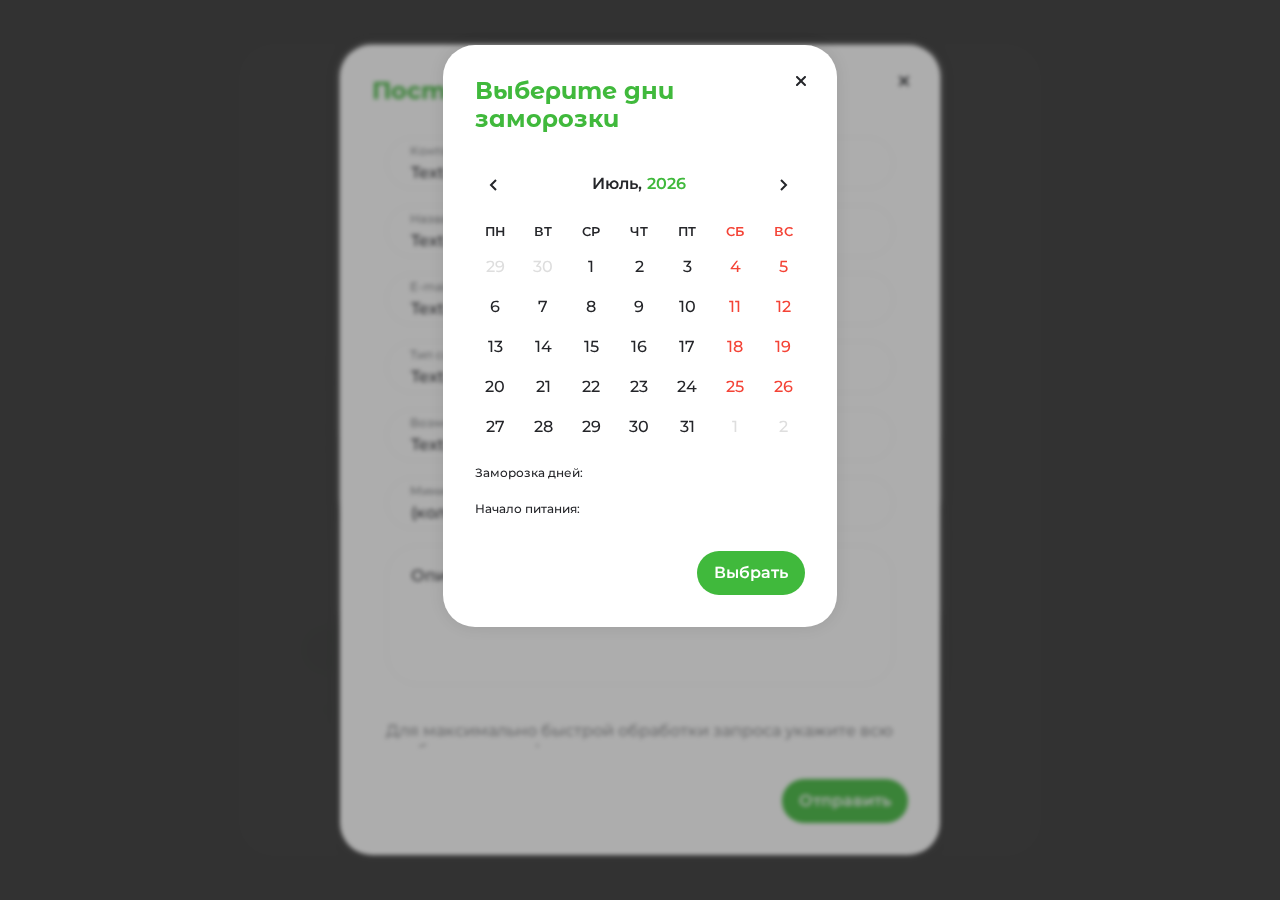
==== commit 1841bd91: "fix" ====
--- a/modal.html
+++ b/modal.html
@@ -5,7 +5,10 @@
     <meta name="viewport" content="width=device-width, initial-scale=1.0">
 
     <link rel="stylesheet" href="css/normalize.min.css">
+    <link rel="stylesheet" href="css/air-datepicker.css">
     <link rel="stylesheet" href="css/style.css">
+    <link rel="stylesheet" href="css/media.css">
+
 
     <title>Модальные окна</title>
 </head>
@@ -383,6 +386,26 @@
                 <div class="flex__buttons"><button class="button button__text">Отправить</button></div>
             </div>
         </div>
+
+        <div class="modal-layer active" id="datetime-modal">
+            <div class="modal__wrapper datetime__modal modal_flex__left">
+                <h3 class="subtitle modal__title green__text">Выберите дни заморозки</h3>
+                <button class="icon__button modal_close__btn">
+                    <svg width="24" height="24" viewBox="0 0 24 24" fill="none" xmlns="http://www.w3.org/2000/svg">
+                    <path fill-rule="evenodd" clip-rule="evenodd" d="M8.70708 7.29243C8.51848 7.11027 8.26588 7.00948 8.00368 7.01176C7.74148 7.01403 7.49067 7.1192 7.30526 7.30461C7.11985 7.49002 7.01469 7.74083 7.01241 8.00303C7.01013 8.26523 7.11092 8.51783 7.29308 8.70643L10.5861 11.9994L7.29308 15.2924C7.19757 15.3847 7.12139 15.495 7.06898 15.617C7.01657 15.739 6.98898 15.8703 6.98783 16.003C6.98668 16.1358 7.01198 16.2675 7.06226 16.3904C7.11254 16.5133 7.18679 16.6249 7.28069 16.7188C7.37458 16.8127 7.48623 16.887 7.60913 16.9373C7.73202 16.9875 7.8637 17.0128 7.99648 17.0117C8.12926 17.0105 8.26048 16.9829 8.38249 16.9305C8.50449 16.8781 8.61483 16.8019 8.70708 16.7064L12.0001 13.4134L15.2931 16.7064C15.4817 16.8886 15.7343 16.9894 15.9965 16.9871C16.2587 16.9848 16.5095 16.8797 16.6949 16.6942C16.8803 16.5088 16.9855 16.258 16.9878 15.9958C16.99 15.7336 16.8892 15.481 16.7071 15.2924L13.4141 11.9994L16.7071 8.70643C16.8892 8.51783 16.99 8.26523 16.9878 8.00303C16.9855 7.74083 16.8803 7.49002 16.6949 7.30461C16.5095 7.1192 16.2587 7.01403 15.9965 7.01176C15.7343 7.00948 15.4817 7.11027 15.2931 7.29243L12.0001 10.5854L8.70708 7.29243Z" fill="#242529"/>
+                    </svg>
+                </button>
+                <div class="datetime-picker">
+                    <input type="text" id="datetime-period" class="mt-16" readonly>
+                    <p class="small__text black__text mt-16">Заморозка дней:</p>
+                    <div class="flex-datetime">
+                        <input type="text" id="datetime-start" class="mt-16" readonly>
+                        <p class="small__text black__text mt-16">Начало питания:</p>
+                    </div>
+                </div>
+                <div class="flex__buttons"><button class="button button__text">Выбрать</button></div>
+            </div>
+        </div>
     
 
         <div class="notification__wrapper small_notification">
@@ -405,7 +428,9 @@
             <p class="small__text black__text notification__text">Мы следим за разнообразием нашего меню, поэтому блюда, представленные на сайте могут отличаться от тех, что вам привезут. Мы обещаем, что количество калорий не изменится.</p>
         </div>
     </div>
-
+    
+    <script src="js/air-datepicker.js"></script>
+    <script src="js/air-datepicker-init.js"></script>
     <script src="js/main.js"></script>
 </body>
 </html>--- a/css/air-datepicker.css
+++ b/css/air-datepicker.css
@@ -0,0 +1,7 @@
+.air-datepicker-cell.-year-.-other-decade-,.air-datepicker-cell.-day-.-other-month-{color:var(--adp-color-other-month)}.air-datepicker-cell.-year-.-other-decade-:hover,.air-datepicker-cell.-day-.-other-month-:hover{color:var(--adp-color-other-month-hover)}.-disabled-.-focus-.air-datepicker-cell.-year-.-other-decade-,.-disabled-.-focus-.air-datepicker-cell.-day-.-other-month-{color:var(--adp-color-other-month)}.-selected-.air-datepicker-cell.-year-.-other-decade-,.-selected-.air-datepicker-cell.-day-.-other-month-{color:#fff;background:var(--adp-background-color-selected-other-month)}.-selected-.-focus-.air-datepicker-cell.-year-.-other-decade-,.-selected-.-focus-.air-datepicker-cell.-day-.-other-month-{background:var(--adp-background-color-selected-other-month-focused)}.-in-range-.air-datepicker-cell.-year-.-other-decade-,.-in-range-.air-datepicker-cell.-day-.-other-month-{background-color:var(--adp-background-color-in-range);color:var(--adp-color)}.-in-range-.-focus-.air-datepicker-cell.-year-.-other-decade-,.-in-range-.-focus-.air-datepicker-cell.-day-.-other-month-{background-color:var(--adp-background-color-in-range-focused)}.air-datepicker-cell.-year-.-other-decade-:empty,.air-datepicker-cell.-day-.-other-month-:empty{background:none;border:none}.air-datepicker-cell{border-radius:var(--adp-cell-border-radius);box-sizing:border-box;cursor:pointer;display:flex;position:relative;align-items:center;justify-content:center;z-index:1}.air-datepicker-cell.-focus-{background:var(--adp-cell-background-color-hover)}.air-datepicker-cell.-current-{color:var(--adp-color-current-date)}.air-datepicker-cell.-current-.-focus-{color:var(--adp-color)}.air-datepicker-cell.-current-.-in-range-{color:var(--adp-color-current-date)}.air-datepicker-cell.-disabled-{cursor:default;color:var(--adp-color-disabled)}.air-datepicker-cell.-disabled-.-focus-{color:var(--adp-color-disabled)}.air-datepicker-cell.-disabled-.-in-range-{color:var(--adp-color-disabled-in-range)}.air-datepicker-cell.-disabled-.-current-.-focus-{color:var(--adp-color-disabled)}.air-datepicker-cell.-in-range-{background:var(--adp-cell-background-color-in-range);border-radius:0}.air-datepicker-cell.-in-range-:hover{background:var(--adp-cell-background-color-in-range-hover)}.air-datepicker-cell.-range-from-{border:1px solid var(--adp-cell-border-color-in-range);background-color:var(--adp-cell-background-color-in-range);border-radius:var(--adp-cell-border-radius) 0 0 var(--adp-cell-border-radius)}.air-datepicker-cell.-range-to-{border:1px solid var(--adp-cell-border-color-in-range);background-color:var(--adp-cell-background-color-in-range);border-radius:0 var(--adp-cell-border-radius) var(--adp-cell-border-radius) 0}.air-datepicker-cell.-range-to-.-range-from-{border-radius:var(--adp-cell-border-radius)}.air-datepicker-cell.-selected-{color:#fff;border:none;background:var(--adp-cell-background-color-selected)}.air-datepicker-cell.-selected-.-current-{color:#fff;background:var(--adp-cell-background-color-selected)}.air-datepicker-cell.-selected-.-focus-{background:var(--adp-cell-background-color-selected-hover)}
+.air-datepicker-body{transition:all var(--adp-transition-duration) var(--adp-transition-ease)}.air-datepicker-body.-hidden-{display:none}.air-datepicker-body--day-names{display:grid;grid-template-columns:repeat(7, var(--adp-day-cell-width));margin:8px 0 3px}.air-datepicker-body--day-name{color:var(--adp-day-name-color);display:flex;align-items:center;justify-content:center;flex:1;text-align:center;text-transform:uppercase;font-size:.8em}.air-datepicker-body--day-name.-clickable-{cursor:pointer}.air-datepicker-body--day-name.-clickable-:hover{color:var(--adp-day-name-color-hover)}.air-datepicker-body--cells{display:grid}.air-datepicker-body--cells.-days-{grid-template-columns:repeat(7, var(--adp-day-cell-width));grid-auto-rows:var(--adp-day-cell-height)}.air-datepicker-body--cells.-months-{grid-template-columns:repeat(3, 1fr);grid-auto-rows:var(--adp-month-cell-height)}.air-datepicker-body--cells.-years-{grid-template-columns:repeat(4, 1fr);grid-auto-rows:var(--adp-year-cell-height)}
+.air-datepicker-nav{display:flex;justify-content:space-between;border-bottom:1px solid var(--adp-border-color-inner);min-height:var(--adp-nav-height);padding:var(--adp-padding);box-sizing:content-box}.-only-timepicker- .air-datepicker-nav{display:none}.air-datepicker-nav--title,.air-datepicker-nav--action{display:flex;cursor:pointer;align-items:center;justify-content:center}.air-datepicker-nav--action{width:var(--adp-nav-action-size);border-radius:var(--adp-border-radius);-webkit-user-select:none;-moz-user-select:none;user-select:none}.air-datepicker-nav--action:hover{background:var(--adp-background-color-hover)}.air-datepicker-nav--action:active{background:var(--adp-background-color-active)}.air-datepicker-nav--action.-disabled-{visibility:hidden}.air-datepicker-nav--action svg{width:32px;height:32px}.air-datepicker-nav--action path{fill:none;stroke:var(--adp-nav-arrow-color);stroke-width:2px}.air-datepicker-nav--title{border-radius:var(--adp-border-radius);padding:0 8px}.air-datepicker-nav--title i{font-style:normal;color:var(--adp-nav-color-secondary);margin-left:.3em}.air-datepicker-nav--title:hover{background:var(--adp-background-color-hover)}.air-datepicker-nav--title:active{background:var(--adp-background-color-active)}.air-datepicker-nav--title.-disabled-{cursor:default;background:none}
+.air-datepicker-buttons{display:grid;grid-auto-columns:1fr;grid-auto-flow:column}.air-datepicker-button{display:inline-flex;color:var(--adp-btn-color);border-radius:var(--adp-btn-border-radius);cursor:pointer;height:var(--adp-btn-height);border:none;background:rgba(255,255,255,0)}.air-datepicker-button:hover{color:var(--adp-btn-color-hover);background:var(--adp-btn-background-color-hover)}.air-datepicker-button:focus{color:var(--adp-btn-color-hover);background:var(--adp-btn-background-color-hover);outline:none}.air-datepicker-button:active{background:var(--adp-btn-background-color-active)}.air-datepicker-button span{outline:none;display:flex;align-items:center;justify-content:center;width:100%;height:100%}
+.air-datepicker-time{display:grid;grid-template-columns:max-content 1fr;grid-column-gap:12px;align-items:center;position:relative;padding:0 var(--adp-time-padding-inner)}.-only-timepicker- .air-datepicker-time{border-top:none}.air-datepicker-time--current{display:flex;align-items:center;flex:1;font-size:14px;text-align:center}.air-datepicker-time--current-colon{margin:0 2px 3px;line-height:1}.air-datepicker-time--current-hours,.air-datepicker-time--current-minutes{line-height:1;font-size:19px;font-family:"Century Gothic",CenturyGothic,AppleGothic,sans-serif;position:relative;z-index:1}.air-datepicker-time--current-hours:after,.air-datepicker-time--current-minutes:after{content:"";background:var(--adp-background-color-hover);border-radius:var(--adp-border-radius);position:absolute;left:-2px;top:-3px;right:-2px;bottom:-2px;z-index:-1;opacity:0}.air-datepicker-time--current-hours.-focus-:after,.air-datepicker-time--current-minutes.-focus-:after{opacity:1}.air-datepicker-time--current-ampm{text-transform:uppercase;align-self:flex-end;color:var(--adp-time-day-period-color);margin-left:6px;font-size:11px;margin-bottom:1px}.air-datepicker-time--row{display:flex;align-items:center;font-size:11px;height:17px;background:linear-gradient(to right, var(--adp-time-track-color), var(--adp-time-track-color)) left 50%/100% var(--adp-time-track-height) no-repeat}.air-datepicker-time--row:first-child{margin-bottom:4px}.air-datepicker-time--row input[type=range]{background:none;cursor:pointer;flex:1;height:100%;width:100%;padding:0;margin:0;-webkit-appearance:none}.air-datepicker-time--row input[type=range]::-webkit-slider-thumb{-webkit-appearance:none}.air-datepicker-time--row input[type=range]::-ms-tooltip{display:none}.air-datepicker-time--row input[type=range]:hover::-webkit-slider-thumb{border-color:var(--adp-time-track-color-hover)}.air-datepicker-time--row input[type=range]:hover::-moz-range-thumb{border-color:var(--adp-time-track-color-hover)}.air-datepicker-time--row input[type=range]:hover::-ms-thumb{border-color:var(--adp-time-track-color-hover)}.air-datepicker-time--row input[type=range]:focus{outline:none}.air-datepicker-time--row input[type=range]:focus::-webkit-slider-thumb{background:var(--adp-cell-background-color-selected);border-color:var(--adp-cell-background-color-selected)}.air-datepicker-time--row input[type=range]:focus::-moz-range-thumb{background:var(--adp-cell-background-color-selected);border-color:var(--adp-cell-background-color-selected)}.air-datepicker-time--row input[type=range]:focus::-ms-thumb{background:var(--adp-cell-background-color-selected);border-color:var(--adp-cell-background-color-selected)}.air-datepicker-time--row input[type=range]::-webkit-slider-thumb{box-sizing:border-box;height:12px;width:12px;border-radius:3px;border:1px solid var(--adp-time-track-color);background:#fff;cursor:pointer;-webkit-transition:background var(--adp-transition-duration);transition:background var(--adp-transition-duration)}.air-datepicker-time--row input[type=range]::-moz-range-thumb{box-sizing:border-box;height:12px;width:12px;border-radius:3px;border:1px solid var(--adp-time-track-color);background:#fff;cursor:pointer;-moz-transition:background var(--adp-transition-duration);transition:background var(--adp-transition-duration)}.air-datepicker-time--row input[type=range]::-ms-thumb{box-sizing:border-box;height:12px;width:12px;border-radius:3px;border:1px solid var(--adp-time-track-color);background:#fff;cursor:pointer;-ms-transition:background var(--adp-transition-duration);transition:background var(--adp-transition-duration)}.air-datepicker-time--row input[type=range]::-webkit-slider-thumb{margin-top:calc(var(--adp-time-thumb-size)/2*-1)}.air-datepicker-time--row input[type=range]::-webkit-slider-runnable-track{border:none;height:var(--adp-time-track-height);cursor:pointer;color:rgba(0,0,0,0);background:rgba(0,0,0,0)}.air-datepicker-time--row input[type=range]::-moz-range-track{border:none;height:var(--adp-time-track-height);cursor:pointer;color:rgba(0,0,0,0);background:rgba(0,0,0,0)}.air-datepicker-time--row input[type=range]::-ms-track{border:none;height:var(--adp-time-track-height);cursor:pointer;color:rgba(0,0,0,0);background:rgba(0,0,0,0)}.air-datepicker-time--row input[type=range]::-ms-fill-lower{background:rgba(0,0,0,0)}.air-datepicker-time--row input[type=range]::-ms-fill-upper{background:rgba(0,0,0,0)}
+.air-datepicker{--adp-font-family: -apple-system, BlinkMacSystemFont, "Segoe UI", Roboto, Helvetica, Arial, sans-serif, "Apple Color Emoji", "Segoe UI Emoji", "Segoe UI Symbol";--adp-font-size: 14px;--adp-width: 246px;--adp-z-index: 100;--adp-padding: 4px;--adp-grid-areas: "nav" "body" "timepicker" "buttons";--adp-transition-duration: .3s;--adp-transition-ease: ease-out;--adp-transition-offset: 8px;--adp-background-color: #fff;--adp-background-color-hover: #f0f0f0;--adp-background-color-active: #eaeaea;--adp-background-color-in-range: rgba(92, 196, 239, .1);--adp-background-color-in-range-focused: rgba(92, 196, 239, .2);--adp-background-color-selected-other-month-focused: #8ad5f4;--adp-background-color-selected-other-month: #a2ddf6;--adp-color: #4a4a4a;--adp-color-secondary: #9c9c9c;--adp-accent-color: #4eb5e6;--adp-color-current-date: var(--adp-accent-color);--adp-color-other-month: #dedede;--adp-color-disabled: #aeaeae;--adp-color-disabled-in-range: #939393;--adp-color-other-month-hover: #c5c5c5;--adp-border-color: #dbdbdb;--adp-border-color-inner: #efefef;--adp-border-radius: 4px;--adp-border-color-inline: #d7d7d7;--adp-nav-height: 32px;--adp-nav-arrow-color: var(--adp-color-secondary);--adp-nav-action-size: 32px;--adp-nav-color-secondary: var(--adp-color-secondary);--adp-day-name-color: #ff9a19;--adp-day-name-color-hover: #8ad5f4;--adp-day-cell-width: 1fr;--adp-day-cell-height: 32px;--adp-month-cell-height: 42px;--adp-year-cell-height: 56px;--adp-pointer-size: 10px;--adp-poiner-border-radius: 2px;--adp-pointer-offset: 14px;--adp-cell-border-radius: 4px;--adp-cell-background-color-hover: var(--adp-background-color-hover);--adp-cell-background-color-selected: #5cc4ef;--adp-cell-background-color-selected-hover: #45bced;--adp-cell-background-color-in-range: rgba(92, 196, 239, 0.1);--adp-cell-background-color-in-range-hover: rgba(92, 196, 239, 0.2);--adp-cell-border-color-in-range: var(--adp-cell-background-color-selected);--adp-btn-height: 32px;--adp-btn-color: var(--adp-accent-color);--adp-btn-color-hover: var(--adp-color);--adp-btn-border-radius: var(--adp-border-radius);--adp-btn-background-color-hover: var(--adp-background-color-hover);--adp-btn-background-color-active: var(--adp-background-color-active);--adp-time-track-height: 1px;--adp-time-track-color: #dedede;--adp-time-track-color-hover: #b1b1b1;--adp-time-thumb-size: 12px;--adp-time-padding-inner: 10px;--adp-time-day-period-color: var(--adp-color-secondary);--adp-mobile-font-size: 16px;--adp-mobile-nav-height: 40px;--adp-mobile-width: 320px;--adp-mobile-day-cell-height: 38px;--adp-mobile-month-cell-height: 48px;--adp-mobile-year-cell-height: 64px}.air-datepicker-overlay{--adp-overlay-background-color: rgba(0, 0, 0, .3);--adp-overlay-transition-duration: .3s;--adp-overlay-transition-ease: ease-out;--adp-overlay-z-index: 99}
+.air-datepicker{background:var(--adp-background-color);border:1px solid var(--adp-border-color);box-shadow:0 4px 12px rgba(0,0,0,.15);border-radius:var(--adp-border-radius);box-sizing:content-box;display:grid;grid-template-columns:1fr;grid-template-rows:repeat(4, max-content);grid-template-areas:var(--adp-grid-areas);font-family:var(--adp-font-family),sans-serif;font-size:var(--adp-font-size);color:var(--adp-color);width:var(--adp-width);position:absolute;transition:opacity var(--adp-transition-duration) var(--adp-transition-ease),transform var(--adp-transition-duration) var(--adp-transition-ease);z-index:var(--adp-z-index)}.air-datepicker:not(.-custom-position-){opacity:0}.air-datepicker.-from-top-{transform:translateY(calc(var(--adp-transition-offset) * -1))}.air-datepicker.-from-right-{transform:translateX(var(--adp-transition-offset))}.air-datepicker.-from-bottom-{transform:translateY(var(--adp-transition-offset))}.air-datepicker.-from-left-{transform:translateX(calc(var(--adp-transition-offset) * -1))}.air-datepicker.-active-:not(.-custom-position-){transform:translate(0, 0);opacity:1}.air-datepicker.-active-.-custom-position-{transition:none}.air-datepicker.-inline-{border-color:var(--adp-border-color-inline);box-shadow:none;position:static;left:auto;right:auto;opacity:1;transform:none}.air-datepicker.-inline- .air-datepicker--pointer{display:none}.air-datepicker.-is-mobile-{--adp-font-size: var(--adp-mobile-font-size);--adp-day-cell-height: var(--adp-mobile-day-cell-height);--adp-month-cell-height: var(--adp-mobile-month-cell-height);--adp-year-cell-height: var(--adp-mobile-year-cell-height);--adp-nav-height: var(--adp-mobile-nav-height);--adp-nav-action-size: var(--adp-mobile-nav-height);position:fixed;width:var(--adp-mobile-width);border:none}.air-datepicker.-is-mobile- *{-webkit-tap-highlight-color:rgba(0,0,0,0)}.air-datepicker.-is-mobile- .air-datepicker--pointer{display:none}.air-datepicker.-is-mobile-:not(.-custom-position-){transform:translate(-50%, calc(-50% + var(--adp-transition-offset)))}.air-datepicker.-is-mobile-.-active-:not(.-custom-position-){transform:translate(-50%, -50%)}.air-datepicker.-custom-position-{transition:none}.air-datepicker-global-container{position:absolute;left:0;top:0}.air-datepicker--pointer{--pointer-half-size: calc(var(--adp-pointer-size) / 2);position:absolute;width:var(--adp-pointer-size);height:var(--adp-pointer-size);z-index:-1}.air-datepicker--pointer:after{content:"";position:absolute;background:#fff;border-top:1px solid var(--adp-border-color-inline);border-right:1px solid var(--adp-border-color-inline);border-top-right-radius:var(--adp-poiner-border-radius);width:var(--adp-pointer-size);height:var(--adp-pointer-size);box-sizing:border-box}.-top-left- .air-datepicker--pointer,.-top-center- .air-datepicker--pointer,.-top-right- .air-datepicker--pointer,[data-popper-placement^=top] .air-datepicker--pointer{top:calc(100% - var(--pointer-half-size) + 1px)}.-top-left- .air-datepicker--pointer:after,.-top-center- .air-datepicker--pointer:after,.-top-right- .air-datepicker--pointer:after,[data-popper-placement^=top] .air-datepicker--pointer:after{transform:rotate(135deg)}.-right-top- .air-datepicker--pointer,.-right-center- .air-datepicker--pointer,.-right-bottom- .air-datepicker--pointer,[data-popper-placement^=right] .air-datepicker--pointer{right:calc(100% - var(--pointer-half-size) + 1px)}.-right-top- .air-datepicker--pointer:after,.-right-center- .air-datepicker--pointer:after,.-right-bottom- .air-datepicker--pointer:after,[data-popper-placement^=right] .air-datepicker--pointer:after{transform:rotate(225deg)}.-bottom-left- .air-datepicker--pointer,.-bottom-center- .air-datepicker--pointer,.-bottom-right- .air-datepicker--pointer,[data-popper-placement^=bottom] .air-datepicker--pointer{bottom:calc(100% - var(--pointer-half-size) + 1px)}.-bottom-left- .air-datepicker--pointer:after,.-bottom-center- .air-datepicker--pointer:after,.-bottom-right- .air-datepicker--pointer:after,[data-popper-placement^=bottom] .air-datepicker--pointer:after{transform:rotate(315deg)}.-left-top- .air-datepicker--pointer,.-left-center- .air-datepicker--pointer,.-left-bottom- .air-datepicker--pointer,[data-popper-placement^=left] .air-datepicker--pointer{left:calc(100% - var(--pointer-half-size) + 1px)}.-left-top- .air-datepicker--pointer:after,.-left-center- .air-datepicker--pointer:after,.-left-bottom- .air-datepicker--pointer:after,[data-popper-placement^=left] .air-datepicker--pointer:after{transform:rotate(45deg)}.-top-left- .air-datepicker--pointer,.-bottom-left- .air-datepicker--pointer{left:var(--adp-pointer-offset)}.-top-right- .air-datepicker--pointer,.-bottom-right- .air-datepicker--pointer{right:var(--adp-pointer-offset)}.-top-center- .air-datepicker--pointer,.-bottom-center- .air-datepicker--pointer{left:calc(50% - var(--adp-pointer-size)/2)}.-left-top- .air-datepicker--pointer,.-right-top- .air-datepicker--pointer{top:var(--adp-pointer-offset)}.-left-bottom- .air-datepicker--pointer,.-right-bottom- .air-datepicker--pointer{bottom:var(--adp-pointer-offset)}.-left-center- .air-datepicker--pointer,.-right-center- .air-datepicker--pointer{top:calc(50% - var(--adp-pointer-size)/2)}.air-datepicker--navigation{grid-area:nav}.air-datepicker--content{box-sizing:content-box;padding:var(--adp-padding);grid-area:body}.-only-timepicker- .air-datepicker--content{display:none}.air-datepicker--time{grid-area:timepicker}.air-datepicker--buttons{grid-area:buttons}.air-datepicker--buttons,.air-datepicker--time{padding:var(--adp-padding);border-top:1px solid var(--adp-border-color-inner)}.air-datepicker-overlay{position:fixed;background:var(--adp-overlay-background-color);left:0;top:0;width:0;height:0;opacity:0;transition:opacity var(--adp-overlay-transition-duration) var(--adp-overlay-transition-ease),left 0s,height 0s,width 0s;transition-delay:0s,var(--adp-overlay-transition-duration),var(--adp-overlay-transition-duration),var(--adp-overlay-transition-duration);z-index:var(--adp-overlay-z-index)}.air-datepicker-overlay.-active-{opacity:1;width:100%;height:100%;transition:opacity var(--adp-overlay-transition-duration) var(--adp-overlay-transition-ease),height 0s,width 0s}
--- a/css/style.css
+++ b/css/style.css
@@ -189,6 +189,7 @@
     border-radius: 50px;
     height: 44px;
     cursor: pointer;
+    transition: 260ms ease-out;
 }
 
 .burger-button {
@@ -299,6 +300,10 @@
     align-items: center;
     height: 44px;
     cursor: pointer;
+    transition: 260ms ease-out;
+}
+.stroke__button path {
+    transition: 260ms ease-out;
 }
 
 .white_stroke__button {
@@ -526,6 +531,7 @@
 .header__link {
     max-width: 108px;
     text-align: center;
+    transition: 260ms ease-out;
 }
 
 .header__select_wrapper {
@@ -1635,13 +1641,13 @@
     font-weight: 500;
     display: flex;
     flex-wrap: wrap;
-    align-items: center;
 }
 .datetime-picker .small__text {
     order: 1;
 }
 .datetime-picker input {
     order: 2;
+    height: 20px;
     background-color: transparent;
     width: fit-content;
     border: none;
@@ -1653,6 +1659,11 @@
     margin-left: 8px;
 }
 
+.flex-datetime {
+    display: flex;
+    order: 3;
+}
+
 .air-datepicker {
     background-color: transparent;
     border: none;
@@ -1740,6 +1751,7 @@
 
 .footer__item a {
     text-decoration: none;
+    transition: 260ms ease-out;
 }
 
 .footer__social_media {
@@ -1842,6 +1854,10 @@
     max-width: 600px;
 }
 
+.datetime__modal {
+    max-width: 394px;
+}
+
 .modal_close__btn {
     position: absolute;
     top: 24px;
--- a/css/media.css
+++ b/css/media.css
@@ -0,0 +1,518 @@
+@media (max-width: 1400px) {
+    .header .feedback__button, .header__select_wrapper {
+        display: none;
+    }
+    .header__select_wrapper.mobile {
+        display: block;
+    }
+    .order__button {
+        margin-left: auto;
+    }
+    .header__nav {
+        margin: 0 auto;
+    }
+    .header__select {
+        color: var(--color-white);
+        margin-top: 30px;
+        margin-left: auto;
+    }
+    .header__select path {
+        fill: var(--color-white);
+    }
+    .notification__wrapper {
+        right: 30px;
+    }
+    .password__form {
+        flex-direction: column;
+    }
+    .password__wrapper {
+        flex-direction: column;
+        align-items: flex-start;
+    }
+}
+@media (max-width: 1200px) {
+    .menu__wrapper .title__wrapper {
+        flex-direction: column;
+        align-items: flex-start;
+    }
+    .menu__wrapper .title__wrapper .tabs__desc {
+        text-align: left;
+    }
+
+}
+@media (max-width: 1100px) {
+    .feedback__img_wrapper {
+        display: none;
+    }
+    .promo__feedback_block {
+        background-position: bottom 0 left 450px;
+    }
+    .faq_block__content_wrapper .flex__wrapper_small {
+        display: grid;
+        grid-template-columns: repeat( auto-fit, minmax(120px, 1fr) );
+    }
+    .faq__switch_button {
+        width: 100%;
+    }
+    .calc__input {
+        width: 100%;
+    }
+    
+    .data__form {
+        flex-wrap: wrap;
+    }
+    .calculator_data_form__button_wrapper {
+        flex-wrap: wrap;
+    }
+
+}
+
+@media (max-width: 989px) {
+    .main__title {
+        font-size: 56px;
+        line-height: 64px;
+    }    
+    .order__button {
+        display: none;
+    }
+    .order__button.mobile {
+        display: block;
+        border: 1px solid var(--color-white);
+        margin-left: 0;
+    }
+    
+    .your_goal__card {
+        width: 100%;
+    }
+    .calculator__wrapper {
+        flex-wrap: wrap;
+    }
+    .calc__form {
+        width: 100%;
+    }
+    .food__tab_img {
+        width: 100%;
+        height: 100%;
+        object-fit: contain;
+    }
+    .food__wrapper {
+        grid-template-columns: repeat( auto-fit, minmax(170px, 1fr) );
+        gap: 32px 32px;
+    }
+    .profit__block .flex__wrapper_large {
+        display: grid;
+        grid-template-columns: 1fr 1fr;
+        align-items: flex-start;
+    } 
+    .profit__item {
+        width: 100%;
+    }
+    .advantages__img {
+        display: none;
+    }
+    .delivery__block {
+        padding: 0;
+    }
+    .delivery__block .main_screen__img_wrapper {
+        display: none;
+    }
+    .main__screen_delivery.delivery__block .main_screen__img_wrapper {
+        display: block;
+    }
+    .advantages_steps_right, .advantages_steps__wrapper {
+        height: auto;
+        text-align: center;
+    }
+    .advantages_step {
+        height: 144px;
+    }
+    .advantages_step svg {
+        min-width: 70px;
+        min-height: 70px;
+    }
+    .delivery-wrap.flex__wrapper_small {
+        flex-wrap: wrap;
+    }
+    .delivery_card {
+        width: calc( 50% - 16px );
+    }
+    .flex__wrapper_alignstart {
+        display: grid;
+        grid-template-columns: 1fr 1fr;
+    }
+}
+
+@media (max-width: 876px) {
+    .header__nav, .account__button {
+        display: none;
+    }
+    .account__button.mobile {
+        display: block;
+    }
+    .burger-button {
+        display: block;
+    }
+    .select__selectors_wrapper {
+        top: 64px;
+        align-items: flex-start;
+        background-color: var(--color-white);
+        width: auto;
+        left: auto;
+        right: 0;
+        padding: 16px 24px;
+        border-radius: 16px;
+    }
+    .promo__feedback_block, .program__feedback_block {
+        background-image: none;
+    }
+    .program_calc__input {
+        width: 100%;
+    }
+    .main__title {
+        font-size: 42px;
+        line-height: 52px;
+    }
+    .title {
+        font-size: 32px;
+        line-height: 40px;
+    }
+    .subtitle {
+        font-size: 22px;
+    }
+    .feedback__input {
+        width: 100%;
+    }
+    .promo__block {
+        border-radius: 16px;
+    }
+    .promo_block__text_wrapper {
+        padding: 0 16px;
+    }
+    .feedback__content_wrapper {
+        padding: 24px 16px 32px 16px;
+        border-radius: 16px;
+    }
+    .accordion .grey__button {
+        gap: 32px;
+        text-align: left;
+    }
+    .accordion .grey__button svg {
+        min-width: 24px;
+    }
+    .promo__block {
+        padding: 32px 0;
+        height: auto;
+    }
+    .modal__wrapper {
+        max-width: 620px;
+    }
+    .modal__wrapper.datetime__modal {
+        max-width: 394px;
+    }
+    .main-banner-section .swiper-slide {
+        flex-direction: column-reverse;
+    }
+    .main_screen__content {
+        width: 100%;
+    }
+    .collab__main .main_screen__img_wrapper {
+        display: none;
+    }
+    .main_screen__img_wrapper {
+        width: 80%;
+    }
+    .link-swiper-section .swiper-button-prev, .link-swiper-section .swiper-button-next {
+        display: none;
+    }
+    .advantages__block {
+        padding: 20px 0;
+    }
+    
+    .delivery-steps__item {
+        width: 100%;
+        height: auto;
+    }
+    .your_goal__img {
+        max-height: 250px;
+    }
+    .info__row, .info__row.reverse__row {
+        flex-direction: column;
+    }
+    .info__img {
+        width: 100%;
+        height: 100%;
+        object-fit: contain;
+    }
+    .main_screen__img_wrapper.mobile {
+        display: none;
+    }
+    .promo__card {
+        width: 100%;
+    }
+    
+    .promo_img__wrapper {
+        width: 100%;
+        height: auto;
+    }
+    
+    .promo_img {
+        width: 100%;
+    }
+    .invite__card {
+        width: 100%;
+    }
+    .account_switcher__wrapper {
+        flex-wrap: wrap;
+    }
+}
+@media (max-width: 720px) {
+    .calculator__data {
+        flex-wrap: wrap;
+    }
+    .calculator__data_result {
+        width: 100%;
+    }
+    .main__screen_delivery.delivery__block {
+        flex-direction: column;
+    }
+    .table__row th:nth-child(5),
+    .table__row td:nth-child(5) {
+        display: none;
+    }
+    .grid__wrapper {
+        grid-template-columns: 1fr;
+    }
+    
+    .flex__wrapper_alignstart {
+        grid-template-columns: 1fr;
+    }
+}
+@media (max-width: 640px) {
+    .wrapper {
+        padding: 0 12px;
+    }
+    .advantages__card_wrapper {
+        grid-template-columns: 1fr;
+    }    
+    .main__title {
+        font-size: 32px;
+        line-height: 40px;
+    }
+    .title {
+        font-size: 28px;
+        line-height: 34px;
+    }
+    .subtitle {
+        font-size: 18px;
+    }
+    
+    .mt-32 {
+        margin-top: 16px;
+    }
+
+    .mt-38 {
+        margin-top: 18px;
+    }
+
+    .mt-42 {
+        margin-top: 24px;
+    }
+
+    .mt-59 {
+        margin-top: 30px;
+    }
+
+    .mt-64 {
+        margin-top: 40px;
+    }
+
+    .mt-120 {
+        margin-top: 60px;
+    }
+    .modal-layer {
+        background-color: var(--color-white);
+    }
+    .modal__wrapper {
+        max-width: auto;
+        width: 100%;
+        border-radius: 0;
+        box-shadow: none;
+    }
+    .main-banner-section .swiper-slide {
+        padding: 0;
+    }
+    .main-banner-section .swiper-button-next, .main-banner-section .swiper-button-prev {
+        display: none;
+    }
+    .burger-menu {
+        max-width: 100%;
+        right: -110%;
+    }
+    .switch__tab {
+        width: 66px;
+    }
+    .calc__form {
+        padding: 24px 18px;
+    }
+    .delivery_steps__block {
+        padding: 10px 0;
+    }
+    .main_screen__about_block {
+        flex-direction: column-reverse;
+    }
+    .main_screen__about_block .main_screen__img_wrapper {
+        width: 80%;
+        margin: 0 auto;
+    }
+    .main_screen {
+        flex-direction: column-reverse;
+    }
+    .main_screen_payment__content .flex__wrapper_small {
+        flex-wrap: wrap;
+    }
+    .footer {
+        flex-direction: column;
+        gap: 32px;
+    }
+    .footer__item {
+        overflow: hidden;
+        width: 100%;
+        max-width: none;
+        max-height: 30px;
+        transition: 260ms ease-in-out;
+    }
+    .footer__item.footer__social_media,
+    .footer__item.footer__feedback {
+        overflow: visible;
+        max-height: none;
+        height: auto;
+    }
+    .footer__item .largebold__text {
+        width: 100%;
+        display: flex;
+        align-items: center;
+        justify-content: space-between;
+        padding: 6px 0;
+    }
+    .footer__item.footer__feedback {
+        pointer-events: none;
+    }
+    .footer__item.footer__feedback .largebold__text::after {
+        display: none;
+    }
+    .footer__item .largebold__text::after {
+        content: '';
+        width: 24px;
+        min-width: 24px;
+        height: 24px;
+        display: block;
+        background-image: url('data:image/svg+xml,<svg width="24" height="25" viewBox="0 0 24 25" fill="none" xmlns="http://www.w3.org/2000/svg"><path d="M12.7524 16.2702L18.4024 10.6102C18.4962 10.5172 18.5706 10.4066 18.6213 10.2848C18.6721 10.1629 18.6982 10.0322 18.6982 9.90021C18.6982 9.76819 18.6721 9.63749 18.6213 9.51563C18.5706 9.39377 18.4962 9.28317 18.4024 9.19021C18.2151 9.00396 17.9616 8.89941 17.6974 8.89941C17.4333 8.89941 17.1798 9.00396 16.9924 9.19021L11.9924 14.1402L7.04244 9.19021C6.85508 9.00396 6.60163 8.89941 6.33744 8.89941C6.07326 8.89941 5.81981 9.00396 5.63244 9.19021C5.53796 9.28282 5.46279 9.39327 5.41129 9.51514C5.35979 9.63702 5.33299 9.7679 5.33245 9.90021C5.33299 10.0325 5.35979 10.1634 5.41129 10.2853C5.46279 10.4071 5.53796 10.5176 5.63244 10.6102L11.2824 16.2702C11.3761 16.3717 11.4897 16.4527 11.6162 16.5081C11.7427 16.5635 11.8793 16.5921 12.0174 16.5921C12.1555 16.5921 12.2922 16.5635 12.4187 16.5081C12.5451 16.4527 12.6588 16.3717 12.7524 16.2702V16.2702Z" fill="%2340B93C"/></svg>');
+        background-position: center center;
+        background-repeat: no-repeat;
+        transition: 260ms ease-in-out;
+    }
+    .footer__item a {
+        opacity: 0;
+        transition: 260ms 100ms ease-in-out;
+    }
+    .footer__item.active a {
+        opacity: 1;
+    }
+    .footer__item.active {
+        overflow: visible;
+        max-height: 240px;
+        height: auto;
+    }
+    .footer__item.footer__social_media a {
+        opacity: 1;
+    }
+
+    .footer__item.active .largebold__text::after {
+        transform: rotate(-180deg);
+    }
+    .table__row th:nth-child(4),
+    .table__row td:nth-child(4) {
+        display: none;
+    }
+    .account_switcher__wrapper {
+        gap: 6px;
+    }
+    .profile__input, .profile_small__input {
+        width: 100%;
+    }
+    .about_form__section, .form__wrapper {
+        width: 100%;
+    }
+    .comments__input {
+        width: 100%;
+    }
+    
+    .profile_password__input, .password__form {
+        width: 100%;
+    }
+}
+
+
+@media (max-width: 420px) {
+    .food__wrapper {
+        display: flex;
+        flex-wrap: nowrap;
+        overflow-x: scroll;
+        overflow-y: hidden;
+        width: 100vw;
+        margin-left: -12px;
+        padding: 0 12px;
+        -ms-overflow-style: none;
+        scrollbar-width: none;
+    }
+    .food__wrapper::-webkit-scrollbar {
+        display: none;
+    }
+    .food__tab.add__tab {
+        order: -1;
+        padding-top: 30px;
+    }
+    .food__tab_img {
+        width: 180px;
+        height: auto;
+    }
+    .border__banner {
+        flex-direction: column;
+        gap: 16px;
+    }
+    .border__banner .button {
+        width: 100%;
+    }
+    .main__title.mobile {
+        font-size: 30px;
+    }
+    .payment_desc {
+        padding: 16px;
+        border-radius: 12px;
+    }
+    .delivery_card {
+        width: 100%;
+    } 
+    .order_info__block, .order_info__large {
+        width: 100%;
+    }
+    .air-datepicker-body--cells.-days-, .air-datepicker-body--day-names {
+        gap: 8px 8px;
+    }
+}
+
+@media (hover: hover) {
+    .button:hover {
+        background-color: var(--color-lightgreen);
+    }
+    .stroke__button:hover {
+        border: 1px solid var(--color-lightgreen);
+        color: var(--color-lightgreen);
+    }
+    .stroke__button:hover path {
+        fill: var(--color-lightgreen);
+    }
+    .header__link:hover, .footer__item a:hover {
+        color: var(--color-green);
+    }
+}